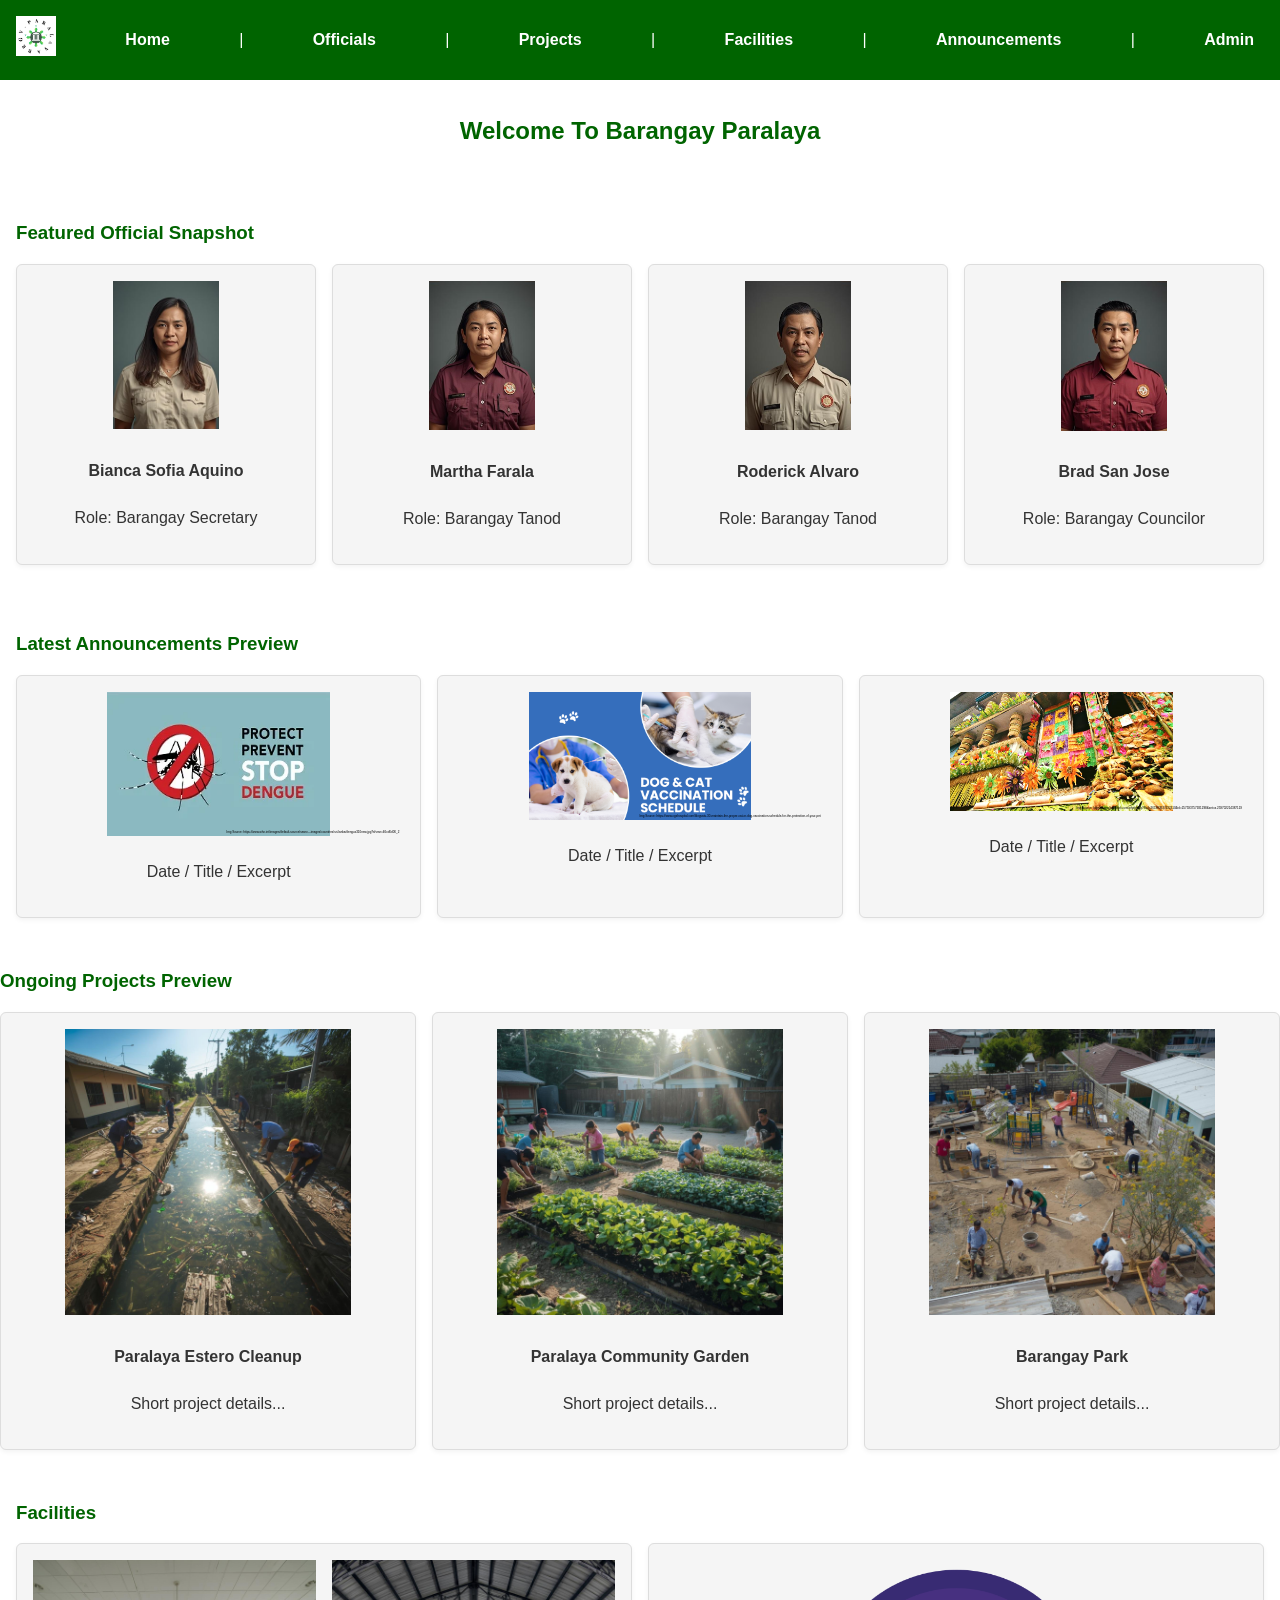
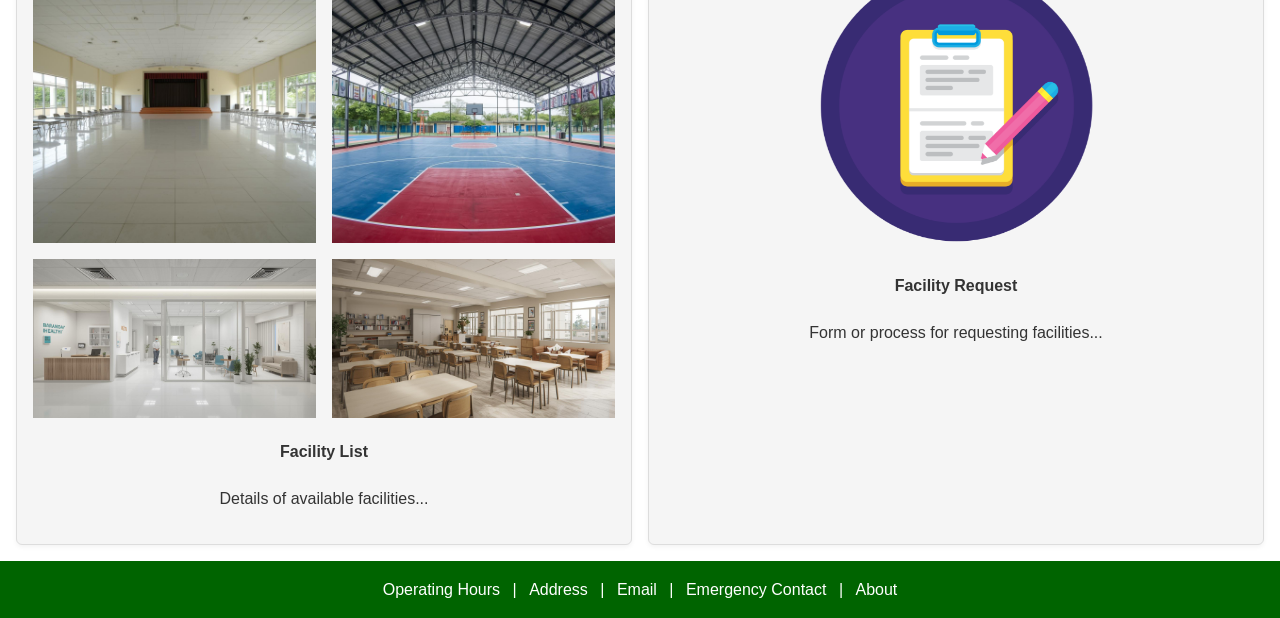
==== index.html @ 61400a52 "Commit Removed Class Photo" ====
<!DOCTYPE html>
<html lang="en">
<head>
  <meta charset="UTF-8">
  <meta name="viewport" content="width=device-width, initial-scale=1.0">
  <title>Barangay Paralaya</title>
 <link rel="stylesheet" href="styles.css">
</head>
<body>

  <!-- Header / Navigation -->
  <header>
    <nav>
      <div>
      <img src="img/logo.png" alt="community logo">
    </div>
      <a href="#">Home</a> |
      <a href="officials.html">Officials</a> |
      <a href="projects.html">Projects</a> |
      <a href="facilities.html">Facilities</a> |
        <a href="announcements.html">Announcements</a> |
      <a href="adminlogin.html">Admin</a>
    </nav>
  </header>

  
  <main>
    <section class="heroSection">
      <h2>Welcome To Barangay Paralaya</h2>
    </section>

    <!-- Featured Officials -->
    <section class="officials">
      <h3>Featured Official Snapshot</h3>
    <div class="officialscard">
      <article>
        <div><img src="img/officials/bianca.sofia.aquino.png" width=40% height=100%></div>
        <h4>Bianca Sofia Aquino</h4>
        <p>Role: Barangay Secretary</p>
      </article>

      <article>
        <div><img src="img/officials/martha.farala.png" width=40% height=100%></div>
        <h4>Martha Farala</h4>
        <p>Role: Barangay Tanod</p>
      </article>

      <article>
        <div><img src="img/officials/roderick.alvaro.png" width=40% height=100%></div>
        <h4>Roderick Alvaro</h4>
        <p>Role: Barangay Tanod</p>
      </article>

      <article>
        <div><img src="img/officials/brad.sanjose.png" width=40% height=100%></div>
        <h4>Brad San Jose</h4>
        <p>Role: Barangay Councilor</p>
      </article>
    </div>
    </section>

    <!-- Announcements -->
    <section class="announcements">
      <h3>Latest Announcements Preview</h3>
    <div class="announcementsCard">
      <article>
        <div class="container">
          <img src="img/announcements/dengueprevention.jpg" width=60% height=100%>
          <p class="bottom-right">Img Source: https://www.who.int/images/default-source/searo---images/countries/sri-lanka/dengux310new.jpg?sfvrsn=46cd6d06_2</p>
        </div>
        <p>Date / Title / Excerpt</p>
      </article>

      <article>
        <div class="container">
          <img src="img/announcements/petvaccinatinon.png" width=60% height=100%>
          <p class="bottom-right">Img Source: https://www.cgshospital.com/blogvats-30-maintain-the-proper-cat-or-dog-vaccination-schedule-for-the-protection-of-your-pet</p>
        </div>
        <p>Date / Title / Excerpt</p>
      </article>

      <article>
        <div class="container">
          <img src="img/announcements/fiesta.png" width=60% height=100%>
          <p class="bottom-right">Img Source: https://www.facebook.com/photo.php?fbid=261983637492310&id=257593757931298&set=a.259702214387119</p>
        </div>
        <p>Date / Title / Excerpt</p>
      </article>
    </div>
    </section>

    <!-- Ongoing Projects -->
    <section class="project">
      <h3>Ongoing Projects Preview</h3>
    <div class="projectsCard">
      <article>
        <div><img src="img/projects/estero cleanup.jpg" width=75% height=75%></div>
        <h4>Paralaya Estero Cleanup</h4>
        <p>Short project details...</p>
      </article>

      <article>
        <div><img src="img/projects/community garden.jpg" width=75% height=75%></div>
        <h4>Paralaya Community Garden</h4>
        <p>Short project details...</p>
      </article>

      <article>
        <div><img src="img/projects/brgy park.jpg" width=75% height=75%></div>
        <h4>Barangay Park</h4>
        <p>Short project details...</p>
      </article>
    </div>
    </section>

    <!-- Facilities -->
    <section class="facilities">
      <h3>Facilities</h3>
    <div class="facilitiesCard">
      <article>
        <div class="image-grid">
          <img src="img/facilities/function hall.jpg" width=50% height=10%>
          <img src="img/facilities/basketballcourt4.jpg" width=50% height=10%>
          <img src="img/facilities/clinic.jpg" width=50% height=50%>
          <img src="img/facilities/library.jpg" width=50% height=50%>
      </div>
        <h4>Facility List</h4>
        <p>Details of available facilities...</p>
      </article>

      <article>
        <div class="container">
            <a href="facilities.html">
              <img src="img/form.png" class="image">
            </a>
        </div>
        <h4>Facility Request</h4>
        <p>Form or process for requesting facilities...</p>
      </article>
    </div>
    </section>
  </main>

  <!-- Footer -->

<footer>
  <nav>
    <a href="about.html">Operating Hours</a> |
    <a href="about.html">Address</a> |
    <a href="about.html">Email</a> |
    <a href="about.html">Emergency Contact</a> |
    <a href="about.html">About</a>
  </nav>
</footer>

</body>
</html>
---- styles.css ----
/* General Layout */
body {
  font-family: Arial, Helvetica, sans-serif;
  margin: 0;
  padding: 0;
  background-color: #ffffff;
  color: #333333;
  line-height: 1.6;
}

/* Header */
header {
  background-color: #006400; /* dark green */
  color: #fff;
  padding: 1rem;
}

header nav {
  display: flex;
  align-items: center;
  justify-content: space-between;
}

header nav img {
  height: 40px;
}

header nav a {
  color: #fff;
  margin: 0 10px;
  text-decoration: none;
  font-weight: bold;
}

header nav a:hover {
  color: #FFD700; /* gold accent */
}

/* Section titles */
section h3 {
  color: #006400;
  margin-top: 2rem;
  margin-bottom: 1rem;
}

.heroSection {
  text-align: center;
  color: #006400;
  margin-top: 2rem;
}


/* Card-style layout for officials, announcements, facilities 
.officials, .announcements, .facilities {
  display: grid;
  gap: 1rem;
  padding: 1rem;
}
  */

/*.officials {
  grid-template-columns: repeat(auto-fit, minmax(200px, 1fr));
}
  */

.announcements {
  padding: 1rem;
}



/* Individual cards */
.officials article, .announcements article, .facilities article, .project article {
  background: #f5f5f5;
  border: 1px solid #ddd;
  border-radius: 6px;
  padding: 1rem;
  text-align: center;
  box-shadow: 0 2px 5px rgba(0,0,0,0.05);
}

/* Placeholder photo */
.photo {
  width: 100%;
  height: 120px;
  background-color: #ccc;
  border-radius: 4px;
  margin-bottom: 0.75rem;
}

/* Footer */
footer {
  background-color: #006400;
  color: #fff;
  padding: 1rem;
  text-align: center;
}

footer nav a {
  color: #fff;
  margin: 0 8px;
  text-decoration: none;
}

footer nav a:hover {
  color: #FFD700;
}

.officials h3 {
  grid-column: 1 / -1; /* makes the heading span full width */
  margin-bottom: 1rem;
}



/*REFERENCE  IN OTHER SECTIONS*/
.officials  {
  padding: 1rem;
}

.officialscard{
  display: grid;
  grid-template-columns: repeat(auto-fit, minmax(200px, 1fr));
  gap: 1rem;
}

.announcementsCard  {
  display: grid;
  grid-template-columns: repeat(auto-fit, minmax(220px, 1fr));
  gap: 1rem;
}

.projects  {
  padding: 1rem;
}

.projectsCard  {
  display: grid;
  grid-template-columns: repeat(auto-fit, minmax(220px, 1fr));
  gap: 1rem;
}

.facilities  {
  padding: 1rem;
}


.facilitiesCard  {
  display: grid;
  grid-template-columns: repeat(auto-fit, minmax(220px, 1fr));
  gap: 1rem;
}

/* officials page specific styles */
main#maincontent {
  max-width: 1100px;
  margin: 0 auto;
  padding: 1.5rem;
}

/* search / filters */
.searchfilters form {
  display: flex;
  flex-wrap: wrap;
  gap: 0.5rem;
  align-items: center;
  justify-content: center;
  margin-bottom: 1.5rem;
}

.searchfilters input[type="search"] {
  min-width: 220px;
  padding: 0.45rem 0.6rem;
  border: 1px solid #ccc;
  border-radius: 4px;
}

.searchfilters button {
  padding: 0.45rem 0.7rem;
  border-radius: 4px;
  border: 1px solid #006400;
  background: #006400;
  color: #fff;
  cursor: pointer;
  font-weight: bold;
}

.searchfilters button[type="reset"],
.searchfilters button[type="button"] {
  background: #f0f0f0;
  color: #333;
  border-color: #bbb;
}

.searchfilters button:hover {
  opacity: 0.95;
}

/* officials grid */
.officialsgrid {
  display: grid;
  gap: 1rem;
  grid-template-columns: repeat(auto-fit, minmax(220px, 1fr));
  padding: 0.5rem;
}

/* individual card */
.officialcard {
  background: #f5f5f5;
  border: 1px solid #ddd;
  border-radius: 8px;
  padding: 1rem;
  text-align: center;
  box-shadow: 0 2px 6px rgba(0,0,0,0.04);
  transition: transform 0.15s ease, box-shadow 0.15s ease;
}

.officialcard:hover {
  transform: translateY(-4px);
  box-shadow: 0 6px 14px rgba(0,0,0,0.08);
}

/* image style - circular look (like a portrait) */
.officialcard img {
  width: 120px;
  height: 120px;
  object-fit: cover;
  border-radius: 50%;
  display: block;
  margin: 0 auto 0.65rem;
  border: 2px solid #eee;
}

/* name and position */
.officialcard h3 {
  margin: 0.35rem 0 0.2rem;
  color: #006400;
  font-size: 1.05rem;
}

.officialcard p {
  margin: 0;
  color: #555;
  font-size: 0.92rem;
}

.project-description {
  display: flex;
  align-items: right;
  gap: 1rem;
}

/* home page facility list image grid */
.image-grid {
  display: grid;
  grid-template-columns: repeat(2, 1fr);
  gap: 1rem;
}

.image-grid img {
  width: 100%;
  height: auto;
  display: block;
}

/* Image source on top of image https://www.w3schools.com/howto/howto_css_image_text.asp*/
.container {
  position: relative;
  text-align: center;
  color: black;
}

/* Image hovering effect*/
.image {
  opacity: 1;
  display: block;
  width: 50%;
  height: auto;
  transition: .5s ease;
  backface-visibility: hidden;
  margin-left: auto;
  margin-right: auto;
}

.container:hover .image {
  opacity: 0.3;
}

/* Bottom right text */
.bottom-right {
  position: absolute;
  bottom: 5px;
  right: 5px;
  font-size: 3px;
}
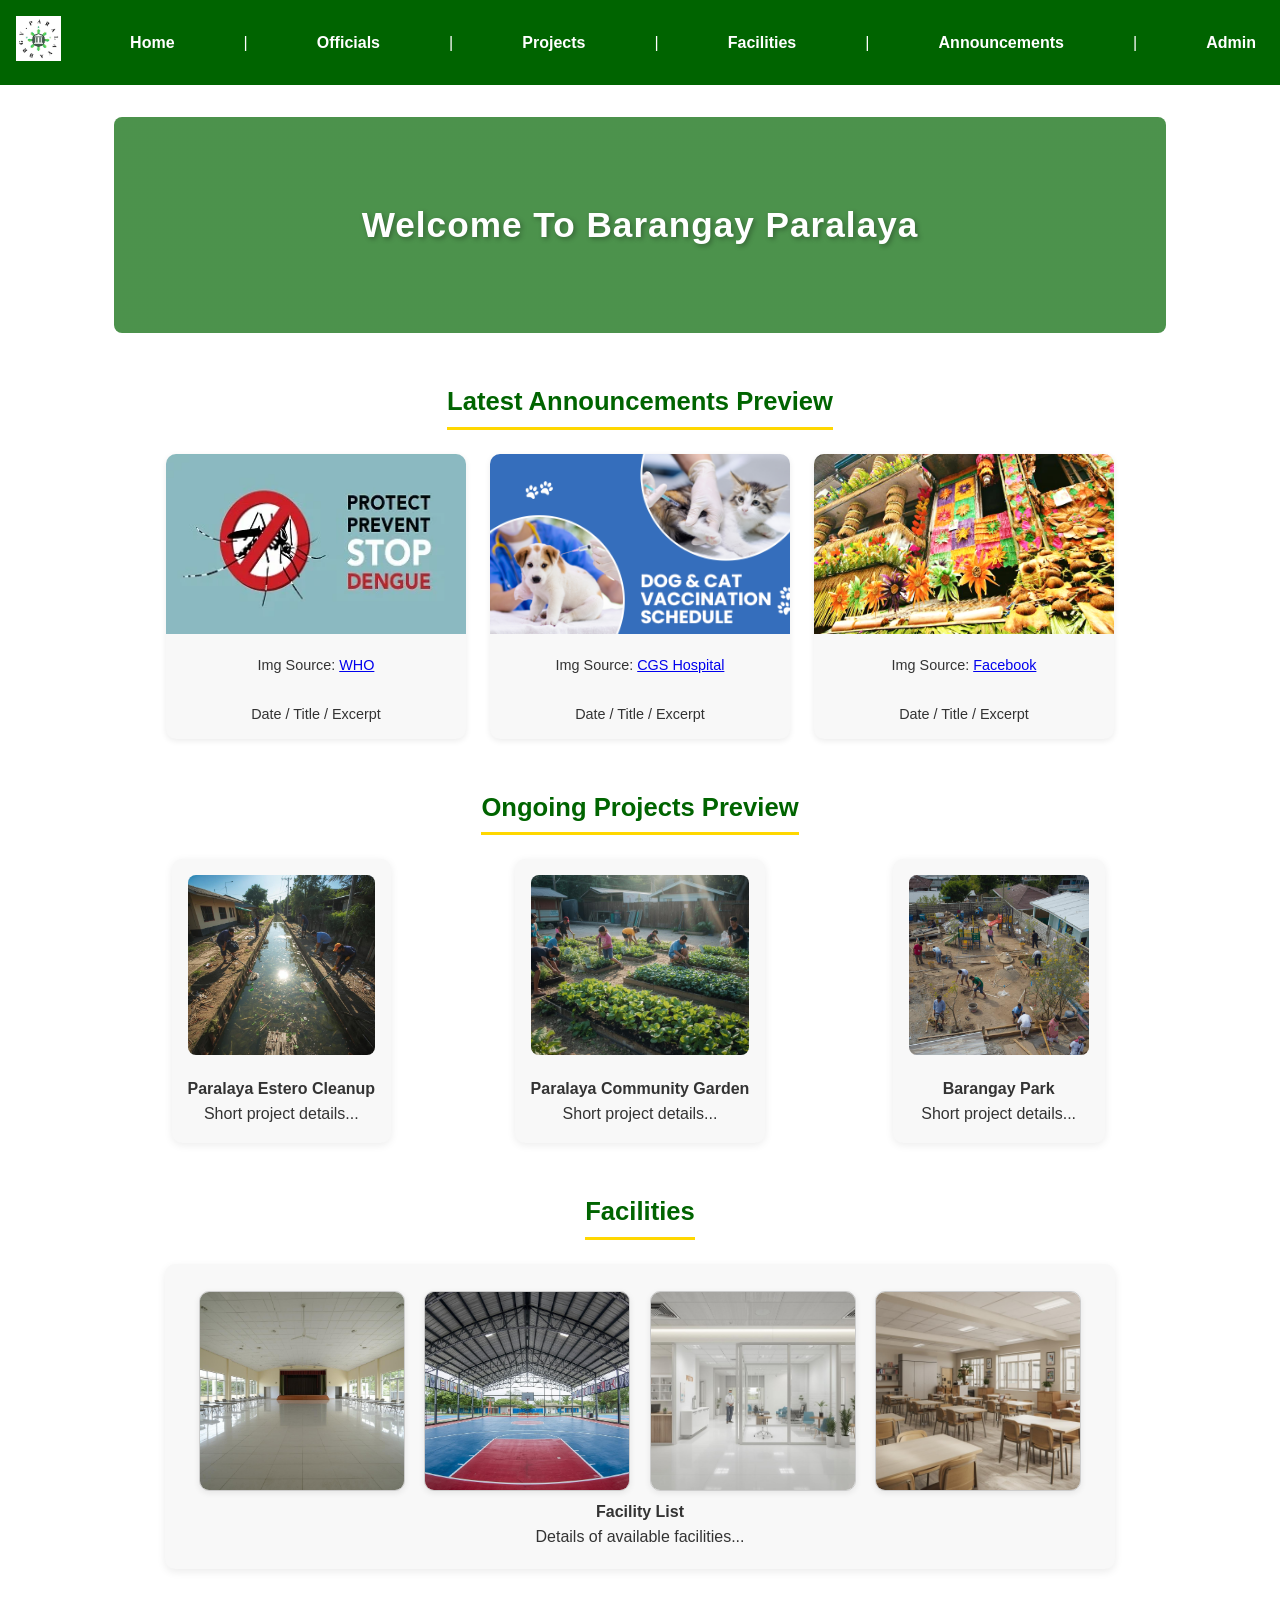
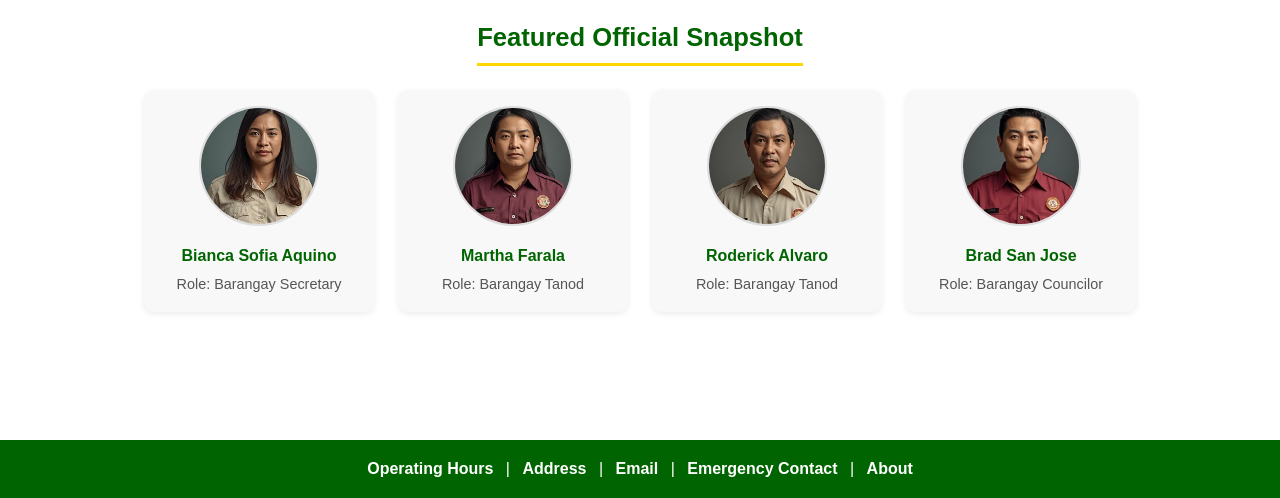
==== commit d3fd4ed3: "revised css/html" ====
--- a/index.html
+++ b/index.html
@@ -29,35 +29,7 @@
       <h2>Welcome To Barangay Paralaya</h2>
     </section>
 
-    <!-- Featured Officials -->
-    <section class="officials">
-      <h3>Featured Official Snapshot</h3>
-    <div class="officialscard">
-      <article>
-        <div><img src="img/officials/bianca.sofia.aquino.png" width=40% height=100%></div>
-        <h4>Bianca Sofia Aquino</h4>
-        <p>Role: Barangay Secretary</p>
-      </article>
 
-      <article>
-        <div><img src="img/officials/martha.farala.png" width=40% height=100%></div>
-        <h4>Martha Farala</h4>
-        <p>Role: Barangay Tanod</p>
-      </article>
-
-      <article>
-        <div><img src="img/officials/roderick.alvaro.png" width=40% height=100%></div>
-        <h4>Roderick Alvaro</h4>
-        <p>Role: Barangay Tanod</p>
-      </article>
-
-      <article>
-        <div><img src="img/officials/brad.sanjose.png" width=40% height=100%></div>
-        <h4>Brad San Jose</h4>
-        <p>Role: Barangay Councilor</p>
-      </article>
-    </div>
-    </section>
 
     <!-- Announcements -->
     <section class="announcements">
@@ -66,7 +38,7 @@
       <article>
         <div class="container">
           <img src="img/announcements/dengueprevention.jpg" width=60% height=100%>
-          <p class="bottom-right">Img Source: https://www.who.int/images/default-source/searo---images/countries/sri-lanka/dengux310new.jpg?sfvrsn=46cd6d06_2</p>
+          <p>Img Source: <a href="https://www.who.int/images/default-source/searo---images/countries/sri-lanka/dengux310new.jpg?sfvrsn=46cd6d06_2" target="_blank">WHO</a></p>
         </div>
         <p>Date / Title / Excerpt</p>
       </article>
@@ -74,7 +46,7 @@
       <article>
         <div class="container">
           <img src="img/announcements/petvaccinatinon.png" width=60% height=100%>
-          <p class="bottom-right">Img Source: https://www.cgshospital.com/blogvats-30-maintain-the-proper-cat-or-dog-vaccination-schedule-for-the-protection-of-your-pet</p>
+         <p>Img Source: <a href="https://www.cgshospital.com/blogvats-30-maintain-the-proper-cat-or-dog-vaccination-schedule-for-the-protection-of-your-pet" target="_blank">CGS Hospital</a></p>
         </div>
         <p>Date / Title / Excerpt</p>
       </article>
@@ -82,7 +54,7 @@
       <article>
         <div class="container">
           <img src="img/announcements/fiesta.png" width=60% height=100%>
-          <p class="bottom-right">Img Source: https://www.facebook.com/photo.php?fbid=261983637492310&id=257593757931298&set=a.259702214387119</p>
+          <p>Img Source: <a href="https://www.facebook.com/photo.php?fbid=261983637492310&id=257593757931298&set=a.259702214387119" target="_blank">Facebook</a></p>
         </div>
         <p>Date / Title / Excerpt</p>
       </article>
@@ -119,15 +91,16 @@
     <div class="facilitiesCard">
       <article>
         <div class="image-grid">
-          <img src="img/facilities/function hall.jpg" width=50% height=10%>
-          <img src="img/facilities/basketballcourt4.jpg" width=50% height=10%>
-          <img src="img/facilities/clinic.jpg" width=50% height=50%>
-          <img src="img/facilities/library.jpg" width=50% height=50%>
+          <img src="img/facilities/function hall.jpg">
+          <img src="img/facilities/basketballcourt4.jpg" >
+          <img src="img/facilities/clinic.jpg" >
+          <img src="img/facilities/library.jpg">
       </div>
         <h4>Facility List</h4>
         <p>Details of available facilities...</p>
       </article>
 
+    <!--
       <article>
         <div class="container">
             <a href="facilities.html">
@@ -137,8 +110,44 @@
         <h4>Facility Request</h4>
         <p>Form or process for requesting facilities...</p>
       </article>
+      -->
+
+
     </div>
     </section>
+
+     <!-- Featured Officials -->
+    <section class="officials">
+      <h3>Featured Official Snapshot</h3>
+    <div class="officialscard">
+      <article>
+        <div><img src="img/officials/bianca.sofia.aquino.png" width=40% height=100%></div>
+        <h4>Bianca Sofia Aquino</h4>
+        <p>Role: Barangay Secretary</p>
+      </article>
+
+      <article>
+        <div><img src="img/officials/martha.farala.png" width=40% height=100%></div>
+        <h4>Martha Farala</h4>
+        <p>Role: Barangay Tanod</p>
+      </article>
+
+      <article>
+        <div><img src="img/officials/roderick.alvaro.png" width=40% height=100%></div>
+        <h4>Roderick Alvaro</h4>
+        <p>Role: Barangay Tanod</p>
+      </article>
+
+      <article>
+        <div><img src="img/officials/brad.sanjose.png" width=40% height=100%></div>
+        <h4>Brad San Jose</h4>
+        <p>Role: Barangay Councilor</p>
+      </article>
+    </div>
+    </section>
+
+
+
   </main>
 
   <!-- Footer -->
--- a/styles.css
+++ b/styles.css
@@ -1,16 +1,42 @@
-/* General Layout */
+:root {
+  --green: #006400;
+  --gold: #FFD700;
+  --gray: #333;
+  --light-gray: #f8f8f8;
+}
+
+* {
+  box-sizing: border-box;
+  margin: 0;
+  padding: 0;
+}
+
 body {
   font-family: Arial, Helvetica, sans-serif;
-  margin: 0;
-  padding: 0;
-  background-color: #ffffff;
-  color: #333333;
+  background-color: #fff;
+  color: var(--gray);
   line-height: 1.6;
 }
 
-/* Header */
+/* Accessibility */
+a[href="#maincontent"] {
+  position: absolute;
+  top: -40px;
+  left: 10px;
+  background: var(--green);
+  color: #fff;
+  padding: 0.5rem 1rem;
+  border-radius: 4px;
+  text-decoration: none;
+  z-index: 100;
+}
+a[href="#maincontent"]:focus {
+  top: 10px;
+}
+
+/* HEADER */
 header {
-  background-color: #006400; /* dark green */
+  background-color: var(--green);
   color: #fff;
   padding: 1rem;
 }
@@ -19,277 +45,1003 @@
   display: flex;
   align-items: center;
   justify-content: space-between;
+  flex-wrap: wrap;
 }
 
 header nav img {
-  height: 40px;
+  height: 45px;
+}
+
+.nav-links {
+  text-align: right;
 }
 
 header nav a {
   color: #fff;
-  margin: 0 10px;
-  text-decoration: none;
-  font-weight: bold;
-}
-
-header nav a:hover {
-  color: #FFD700; /* gold accent */
-}
-
-/* Section titles */
-section h3 {
-  color: #006400;
-  margin-top: 2rem;
-  margin-bottom: 1rem;
-}
-
-.heroSection {
-  text-align: center;
-  color: #006400;
-  margin-top: 2rem;
-}
-
-
-/* Card-style layout for officials, announcements, facilities 
-.officials, .announcements, .facilities {
-  display: grid;
-  gap: 1rem;
-  padding: 1rem;
-}
-  */
-
-/*.officials {
-  grid-template-columns: repeat(auto-fit, minmax(200px, 1fr));
-}
-  */
-
-.announcements {
-  padding: 1rem;
-}
-
-
-
-/* Individual cards */
-.officials article, .announcements article, .facilities article, .project article {
-  background: #f5f5f5;
-  border: 1px solid #ddd;
-  border-radius: 6px;
-  padding: 1rem;
-  text-align: center;
-  box-shadow: 0 2px 5px rgba(0,0,0,0.05);
-}
-
-/* Placeholder photo */
-.photo {
-  width: 100%;
-  height: 120px;
-  background-color: #ccc;
-  border-radius: 4px;
-  margin-bottom: 0.75rem;
-}
-
-/* Footer */
-footer {
-  background-color: #006400;
-  color: #fff;
-  padding: 1rem;
-  text-align: center;
-}
-
-footer nav a {
-  color: #fff;
+  font-weight: bold;
   margin: 0 8px;
   text-decoration: none;
-}
-
-footer nav a:hover {
-  color: #FFD700;
-}
-
-.officials h3 {
-  grid-column: 1 / -1; /* makes the heading span full width */
-  margin-bottom: 1rem;
-}
-
-
-
-/*REFERENCE  IN OTHER SECTIONS*/
-.officials  {
-  padding: 1rem;
-}
-
-.officialscard{
-  display: grid;
-  grid-template-columns: repeat(auto-fit, minmax(200px, 1fr));
-  gap: 1rem;
-}
-
-.announcementsCard  {
-  display: grid;
-  grid-template-columns: repeat(auto-fit, minmax(220px, 1fr));
-  gap: 1rem;
-}
-
-.projects  {
-  padding: 1rem;
-}
-
-.projectsCard  {
-  display: grid;
-  grid-template-columns: repeat(auto-fit, minmax(220px, 1fr));
-  gap: 1rem;
-}
-
-.facilities  {
-  padding: 1rem;
-}
-
-
-.facilitiesCard  {
-  display: grid;
-  grid-template-columns: repeat(auto-fit, minmax(220px, 1fr));
-  gap: 1rem;
-}
-
-/* officials page specific styles */
-main#maincontent {
+  transition: color 0.2s ease;
+}
+
+header nav a:hover,
+header nav a.active {
+  color: var(--gold);
+}
+
+/* MAIN */
+main {
   max-width: 1100px;
   margin: 0 auto;
-  padding: 1.5rem;
-}
-
-/* search / filters */
-.searchfilters form {
+  padding: 2rem 1.5rem;
+}
+
+main h1 {
+  text-align: center;
+  color: var(--green);
+  font-size: 2rem;
+  margin-bottom: 2rem;
+}
+
+/* Home */
+
+.heroSection {
+  background: linear-gradient(rgba(0, 100, 0, 0.7), rgba(0, 100, 0, 0.7)),
+              url("img/brgy-banner.jpg") center/cover no-repeat;
+  color: #fff;
+  text-align: center;
+  padding: 5rem 1.5rem;
+  border-radius: 8px;
+  margin-bottom: 2rem;
+}
+
+.heroSection h2 {
+  font-size: 2.2rem;
+  font-weight: bold;
+  letter-spacing: 1px;
+  text-shadow: 2px 2px 5px rgba(0,0,0,0.3);
+}
+
+.announcements {
+  margin: 3rem auto;
+  text-align: center;
+  max-width: 1100px;
+}
+
+.announcements h3 {
+  color: var(--green);
+  font-size: 1.6rem;
+  margin-bottom: 1.5rem;
+  border-bottom: 3px solid var(--gold);
+  display: inline-block;
+  padding-bottom: 0.3rem;
+}
+
+.announcementsCard {
   display: flex;
   flex-wrap: wrap;
-  gap: 0.5rem;
+  gap: 1.5rem;
+  justify-content: center;
+}
+
+.announcementsCard article {
+  background: var(--light-gray);
+  border-radius: 10px;
+  box-shadow: 0 2px 6px rgba(0,0,0,0.08);
+  width: 300px;
+  overflow: hidden;
+  transition: transform 0.2s ease, box-shadow 0.2s ease;
+}
+
+.announcementsCard article:hover {
+  transform: translateY(-4px);
+  box-shadow: 0 5px 12px rgba(0,0,0,0.12);
+}
+
+.announcementsCard img {
+  width: 100%;
+  height: 180px;
+  object-fit: cover;
+}
+
+.announcementsCard p {
+  padding: 0.8rem;
+  font-size: 0.9rem;
+  color: var(--gray);
+}
+
+.project {
+  margin: 3rem auto;
+  text-align: center;
+  max-width: 1100px;
+}
+
+.project h3 {
+  color: var(--green);
+  font-size: 1.6rem;
+  margin-bottom: 1.5rem;
+  border-bottom: 3px solid var(--gold);
+  display: inline-block;
+  padding-bottom: 0.3rem;
+}
+
+.projectsCard {
+  display: grid;
+  grid-template-columns: repeat(auto-fit, minmax(250px, 1fr));
+  gap: 1.5rem;
+  justify-items: center;
+}
+
+.projectsCard article {
+  background: var(--light-gray);
+  border-radius: 10px;
+  padding: 1rem;
+  box-shadow: 0 2px 8px rgba(0,0,0,0.08);
+  text-align: center;
+  transition: transform 0.2s ease;
+}
+
+.projectsCard article:hover {
+  transform: translateY(-5px);
+}
+
+.projectsCard img {
+  width: 100%;
+  height: 180px;
+  object-fit: cover;
+  border-radius: 8px;
+  margin-bottom: 0.8rem;
+}
+
+/* Facilities - Home*/
+.facilities {
+  margin: 3rem auto;
+  text-align: center;
+  max-width: 1100px;
+}
+
+.facilities h3 {
+  color: var(--green);
+  font-size: 1.6rem;
+  margin-bottom: 1.5rem;
+  border-bottom: 3px solid var(--gold);
+  display: inline-block;
+  padding-bottom: 0.3rem;
+}
+
+.facilitiesCard {
+  display: flex;
+  flex-wrap: wrap;
+  gap: 2rem;
+  justify-content: center;
+}
+
+.facilitiesCard article {
+  background: var(--light-gray);
+  border-radius: 10px;
+  padding: 1.2rem;
+  box-shadow: 0 3px 8px rgba(0,0,0,0.08);
+  text-align: center;
+  max-width: 950px;
+  transition: transform 0.2s ease;
+  margin: 0 auto;
+}
+
+.facilitiesCard article:hover {
+  transform: translateY(-3px);
+}
+
+.image-grid {
+  display: flex;
+  justify-content: center;
   align-items: center;
+  flex-wrap: nowrap;
+  gap: 1.2rem;
+  padding: 0.5rem;
+}
+
+.image-grid img {
+  width: 23%; 
+  height: 200px; 
+  object-fit: cover;
+  border-radius: 10px;
+  border: 1px solid #ccc;
+  box-shadow: 0 2px 6px rgba(0, 0, 0, 0.08);
+  transition: transform 0.2s ease;
+}
+
+.image-grid img:hover {
+  transform: scale(1.03);
+}
+
+
+
+.officials {
+  margin: 3rem auto;
+  text-align: center;
+  max-width: 1100px;
+}
+
+.officials h3 {
+  color: var(--green);
+  font-size: 1.6rem;
+  margin-bottom: 1.5rem;
+  border-bottom: 3px solid var(--gold);
+  display: inline-block;
+  padding-bottom: 0.3rem;
+}
+
+.officialscard {
+  display: flex;
+  flex-wrap: wrap;
+  gap: 1.5rem;
   justify-content: center;
-  margin-bottom: 1.5rem;
-}
-
-.searchfilters input[type="search"] {
-  min-width: 220px;
-  padding: 0.45rem 0.6rem;
-  border: 1px solid #ccc;
-  border-radius: 4px;
-}
-
-.searchfilters button {
-  padding: 0.45rem 0.7rem;
-  border-radius: 4px;
-  border: 1px solid #006400;
-  background: #006400;
-  color: #fff;
-  cursor: pointer;
-  font-weight: bold;
-}
-
-.searchfilters button[type="reset"],
-.searchfilters button[type="button"] {
-  background: #f0f0f0;
-  color: #333;
-  border-color: #bbb;
-}
-
-.searchfilters button:hover {
-  opacity: 0.95;
-}
-
-/* officials grid */
-.officialsgrid {
-  display: grid;
-  gap: 1rem;
-  grid-template-columns: repeat(auto-fit, minmax(220px, 1fr));
-  padding: 0.5rem;
-}
-
-/* individual card */
-.officialcard {
-  background: #f5f5f5;
-  border: 1px solid #ddd;
-  border-radius: 8px;
+}
+
+.officialscard article {
+  background: var(--light-gray);
+  border-radius: 10px;
   padding: 1rem;
-  text-align: center;
-  box-shadow: 0 2px 6px rgba(0,0,0,0.04);
-  transition: transform 0.15s ease, box-shadow 0.15s ease;
-}
-
-.officialcard:hover {
+  box-shadow: 0 2px 6px rgba(0,0,0,0.08);
+  text-align: center;
+  width: 230px;
+  transition: transform 0.2s ease;
+}
+
+.officialscard article:hover {
   transform: translateY(-4px);
-  box-shadow: 0 6px 14px rgba(0,0,0,0.08);
-}
-
-/* image style - circular look (like a portrait) */
-.officialcard img {
+}
+
+.officialscard img {
   width: 120px;
   height: 120px;
   object-fit: cover;
   border-radius: 50%;
-  display: block;
-  margin: 0 auto 0.65rem;
+  border: 2px solid #ddd;
+  margin-bottom: 0.6rem;
+}
+
+.officialscard h4 {
+  color: var(--green);
+  margin-bottom: 0.3rem;
+}
+
+.officialscard p {
+  font-size: 0.9rem;
+  color: #555;
+}
+
+
+@media (max-width: 768px) {
+  .heroSection {
+    padding: 3rem 1rem;
+  }
+  .heroSection h2 {
+    font-size: 1.6rem;
+  }
+  .announcementsCard,
+  .projectsCard,
+  .facilitiesCard,
+  .officialscard {
+    flex-direction: column;
+    align-items: center;
+  }
+
+   .image-grid {
+    flex-wrap: wrap;
+  }
+
+  .image-grid img {
+    width: 45%;
+    height: 160px;
+  }
+}
+
+/* OFFICIALS PAGE */
+.officials h2 {
+  text-align: center;
+  color: var(--green);
+  margin-bottom: 1rem;
+
+}
+
+.officialsgrid {
+  display: grid;
+  grid-template-columns: repeat(auto-fit, minmax(220px, 1fr));
+  gap: 1.5rem;
+  padding: 1rem 0;
+}
+
+.officialcard {
+  background: var(--light-gray);
+  border: 1px solid #ddd;
+  border-radius: 10px;
+  text-align: center;
+  padding: 1rem;
+  box-shadow: 0 2px 5px rgba(0,0,0,0.05);
+  transition: transform 0.2s ease, box-shadow 0.2s ease;
+}
+
+.officialcard:hover {
+  transform: translateY(-4px);
+  box-shadow: 0 6px 12px rgba(0,0,0,0.1);
+}
+
+.officialcard img {
+  width: 130px;
+  height: 130px;
+  object-fit: cover;
+  border-radius: 50%;
   border: 2px solid #eee;
-}
-
-/* name and position */
+  margin-bottom: 0.7rem;
+}
+
 .officialcard h3 {
-  margin: 0.35rem 0 0.2rem;
-  color: #006400;
+  color: var(--green);
   font-size: 1.05rem;
+  margin-bottom: 0.3rem;
 }
 
 .officialcard p {
-  margin: 0;
+  font-size: 0.9rem;
   color: #555;
-  font-size: 0.92rem;
+}
+
+/* FOOTER */
+footer {
+  background-color: var(--green);
+  color: #fff;
+  text-align: center;
+  padding: 1rem;
+  margin-top: 3rem;
+}
+
+footer nav a {
+  color: #fff;
+  font-weight: bold;
+  margin: 0 8px;
+  text-decoration: none;
+}
+
+footer nav a:hover {
+  color: var(--gold);
+}
+
+
+@media (max-width: 768px) {
+  header nav {
+    flex-direction: column;
+    align-items: center;
+  }
+  .nav-links {
+    text-align: center;
+  }
+}
+
+/* Projects Page */
+
+
+#projects {
+  margin-bottom: 3rem;
+}
+
+#projects h2 {
+  text-align: center;
+  color: var(--green);
+  margin-bottom: 1rem;
+}
+
+
+#projects form {
+  display: flex;
+  flex-wrap: wrap;
+  gap: 1rem;
+  justify-content: center;
+  align-items: center;
+  background: var(--light-gray);
+  padding: 1rem;
+  border-radius: 8px;
+  box-shadow: 0 2px 5px rgba(0,0,0,0.05);
+  margin-bottom: 2rem;
+}
+
+#projects form label {
+  font-weight: bold;
+  color: var(--gray);
+}
+
+#projects form input,
+#projects form select {
+  padding: 0.4rem 0.6rem;
+  border: 1px solid #ccc;
+  border-radius: 6px;
+  font-size: 0.95rem;
+}
+
+#projects form button {
+  background-color: var(--green);
+  color: white;
+  border: none;
+  padding: 0.45rem 1rem;
+  border-radius: 6px;
+  cursor: pointer;
+  font-weight: bold;
+  transition: background 0.3s ease;
+}
+
+#projects form button:hover {
+  background-color: var(--gold);
+  color: var(--gray);
+}
+
+#projects article {
+  background: var(--light-gray);
+  border-left: 5px solid var(--green);
+  border-radius: 8px;
+  padding: 1rem;
+  margin-bottom: 1.5rem;
+  transition: transform 0.2s ease, box-shadow 0.2s ease;
+}
+
+#projects article:hover {
+  transform: translateY(-3px);
+  box-shadow: 0 4px 10px rgba(0,0,0,0.1);
+}
+
+#projects article h3 {
+  color: var(--green);
+  margin-bottom: 0.3rem;
 }
 
 .project-description {
   display: flex;
-  align-items: right;
+  flex-wrap: wrap;
   gap: 1rem;
-}
-
-/* home page facility list image grid */
-.image-grid {
+  margin-top: 0.5rem;
+}
+
+.project-description img {
+  border-radius: 8px;
+  max-width: 250px;
+  object-fit: cover;
+}
+
+.project-description p {
+  flex: 1;
+  text-align: justify;
+  font-size: 0.95rem;
+}
+
+
+#project-detail {
+  background-color: var(--light-gray);
+  padding: 1.5rem;
+  border-left: 5px solid var(--gold);
+  border-radius: 8px;
+  margin-top: 2rem;
+}
+
+#project-detail h2 {
+  color: var(--green);
+  margin-bottom: 1rem;
+}
+
+#project-detail p {
+  margin-bottom: 0.5rem;
+}
+
+#project-detail img {
+  border-radius: 8px;
+  border: 1px solid #ccc;
+  margin: 0.3rem;
+}
+
+#project-detail textarea {
+  width: 100%;
+  resize: vertical;
+  margin: 1rem 0;
+  padding: 0.5rem;
+  border-radius: 6px;
+  border: 1px solid #ccc;
+}
+
+#project-detail button {
+  background-color: var(--green);
+  color: white;
+  border: none;
+  padding: 0.5rem 1rem;
+  border-radius: 6px;
+  cursor: pointer;
+  font-weight: bold;
+  margin-right: 0.4rem;
+  transition: background 0.3s ease;
+}
+
+#project-detail button:hover {
+  background-color: var(--gold);
+  color: var(--gray);
+}
+
+
+@media (max-width: 768px) {
+  #projects form {
+    flex-direction: column;
+    align-items: stretch;
+  }
+
+  .project-description {
+    flex-direction: column;
+  }
+
+  #projects form button,
+  #project-detail button {
+    width: 100%;
+  }
+}
+
+
+/* FACILITIES PAGE */
+
+#facilities {
+  text-align: center;
+  margin: 3rem 0 2rem;
+}
+
+#facilities h2 {
+  color: var(--green);
+  text-transform: uppercase;
+  letter-spacing: 1px;
+  display: inline-block;
+  padding-bottom: 0.3rem;
+  margin-bottom: 0.8rem;
+}
+
+.details {
+  color: #555;
+  max-width: 700px;
+  margin: 0.5rem auto 2rem;
+  font-size: 0.95rem;
+  line-height: 1.6;
+}
+
+.catalog {
+  color: var(--gray);
+  text-transform: capitalize;
+  font-size: 1.2rem;
+  margin-bottom: 1.5rem;
+  text-align: left;
+  font-weight: bold;
+}
+
+
+.facility-grid {
   display: grid;
-  grid-template-columns: repeat(2, 1fr);
+  grid-template-columns: repeat(2, minmax(400px, 1fr)); 
+  gap: 2.5rem 3rem;
+  justify-content: center;
+  align-items: start;
+  margin: 2rem auto 4rem;
+  max-width: 1200px; 
+  padding: 0 1rem;
+}
+
+.facility-card {
+  background: var(--light-gray);
+  border: 1px solid #ddd;
+  border-radius: 14px;
+  text-align: center;
+  padding: 1.5rem;
+  width: 100%;
+  max-width: 480px; 
+  box-shadow: 0 4px 10px rgba(0, 0, 0, 0.08);
+  transition: transform 0.25s ease, box-shadow 0.25s ease;
+}
+
+.facility-card:hover {
+  transform: translateY(-4px);
+  box-shadow: 0 5px 12px rgba(0, 0, 0, 0.12);
+}
+
+.facility-card h4 {
+  color: var(--green);
+  font-size: 1.2rem;
+  margin-bottom: 1rem;
+}
+
+.facility-card img {
+  width: 100%;
+  height: 250px; 
+  object-fit: cover;
+  border-radius: 10px;
+  margin-bottom: 1rem;
+  border: 1px solid #ccc;
+}
+
+
+
+.facility-card button {
+  background-color: var(--green); 
+  color: #fff; 
+  border: none;
+  padding: 0.45rem 1rem;
+  border-radius: 6px;
+  font-weight: bold;
+  cursor: pointer;
+  transition: all 0.3s ease;
+}
+
+.facility-card button:hover {
+  background-color: var(--gold); 
+  color: var(--gray); 
+  transform: translateY(-1px);
+}
+
+/* book now */
+
+.cta {
+  text-align: center;
+  margin: 1.5rem 0 2.5rem;
+}
+
+.book-now-btn {
+  background-color: var(--green);
+  color: #fff;
+  border: none;
+  padding: 0.8rem 1.6rem;
+  font-size: 1.1rem;
+  font-weight: bold;
+  border-radius: 8px;
+  cursor: pointer;
+  transition: all 0.3s ease;
+  box-shadow: 0 4px 8px rgba(0, 0, 0, 0.1);
+}
+
+.book-now-btn:hover {
+  background-color: var(--gold);
+  color: var(--gray);
+  transform: translateY(-2px);
+}
+
+@media (max-width: 768px) {
+  .facilities-grid {
+    grid-template-columns: 1fr;
+    gap: 1.5rem;
+  }
+
+  .facility-card {
+    max-width: 100%;
+  }
+
+  .details {
+    font-size: 0.9rem;
+    padding: 0 1rem;
+  }
+}
+
+/* ANNOUNCEMENTS PAGE */
+#announcements {
+  max-width: 1100px;
+  margin: 0 auto;
+  padding: 2rem 1.5rem;
+}
+
+#announcements h1 {
+  text-align: center;
+  color: var(--green);
+  font-size: 2rem;
+  margin-bottom: 1.8rem;
+  text-transform: capitalize;
+  letter-spacing: 0.5px;
+}
+
+
+#announcements form {
+  background-color: var(--light-gray);
+  padding: 1rem 1.5rem;
+  border-radius: 8px;
+  box-shadow: 0 2px 6px rgba(0,0,0,0.08);
+  display: flex;
+  flex-wrap: wrap;
+  justify-content: center;
+  align-items: center;
   gap: 1rem;
-}
-
-.image-grid img {
+  margin-bottom: 2.5rem;
+}
+
+#announcements form label {
+  font-weight: bold;
+  color: var(--gray);
+  font-size: 0.95rem;
+}
+
+#announcements form input,
+#announcements form select {
+  padding: 0.5rem 0.7rem;
+  border: 1px solid #ccc;
+  border-radius: 6px;
+  font-size: 0.95rem;
+  min-width: 180px;
+}
+
+#announcements form button {
+  background-color: var(--green);
+  color: #fff;
+  border: none;
+  padding: 0.5rem 1.2rem;
+  border-radius: 6px;
+  font-weight: bold;
+  cursor: pointer;
+  transition: all 0.3s ease;
+}
+
+#announcements form button:hover {
+  background-color: var(--gold);
+  color: var(--gray);
+  transform: translateY(-2px);
+}
+
+
+#announcements section article {
+  background-color: var(--light-gray);
+  border-left: 5px solid var(--green);
+  border-radius: 10px;
+  padding: 1.3rem 1.5rem;
+  margin-bottom: 1.5rem;
+  box-shadow: 0 2px 8px rgba(0,0,0,0.08);
+  transition: transform 0.2s ease, box-shadow 0.2s ease;
+}
+
+#announcements section article:hover {
+  transform: translateY(-3px);
+  box-shadow: 0 5px 12px rgba(0,0,0,0.12);
+}
+
+#announcements article h2 {
+  color: var(--green);
+  font-size: 1.3rem;
+  margin-bottom: 1rem;
+  border-bottom: 2px solid var(--gold);
+  padding-bottom: 0.3rem;
+}
+
+#announcements article p {
+  font-size: 1rem;
+  color: #444;
+  margin: 0.6rem 0;
+  padding-left: 0.5rem;
+}
+
+#announcements article button {
+  background-color: var(--green);
+  color: #fff;
+  border: none;
+  padding: 0.4rem 0.9rem;
+  border-radius: 5px;
+  font-size: 0.9rem;
+  cursor: pointer;
+  font-weight: bold;
+  transition: background 0.3s ease, transform 0.2s ease;
+  margin-left: 0.5rem;
+}
+
+#announcements article button:hover {
+  background-color: var(--gold);
+  color: var(--gray);
+  transform: translateY(-1px);
+}
+
+
+@media (max-width: 768px) {
+  #announcements form {
+    flex-direction: column;
+    align-items: stretch;
+  }
+
+  #announcements form input,
+  #announcements form select,
+  #announcements form button {
+    width: 100%;
+  }
+
+  #announcements article {
+    padding: 1rem;
+  }
+
+  #announcements article h2 {
+    font-size: 1.1rem;
+  }
+}
+
+
+#admin-page {
+  display: flex;
+  justify-content: center;
+  align-items: center;
+  min-height: 70vh;
+  background-color: #f5f8f5;
+}
+
+
+#admin-page section {
+  background-color: var(--light-gray);
+  border: 1px solid #ddd;
+  border-radius: 10px;
+  padding: 2rem 2.5rem;
+  box-shadow: 0 4px 10px rgba(0,0,0,0.1);
   width: 100%;
-  height: auto;
+  max-width: 420px;
+  text-align: center;
+  transition: all 0.3s ease;
+}
+
+#admin-page section:hover {
+  transform: translateY(-3px);
+  box-shadow: 0 6px 14px rgba(0,0,0,0.15);
+}
+
+#admin-page h2 {
+  color: var(--green);
+  font-size: 1.5rem;
+  text-transform: uppercase;
+  margin-bottom: 1.5rem;
+  letter-spacing: 1px;
+  display: inline-block;
+  padding-bottom: 0.3rem;
+}
+
+
+#admin-page form {
+  text-align: left;
+}
+
+#admin-page form label {
   display: block;
-}
-
-/* Image source on top of image https://www.w3schools.com/howto/howto_css_image_text.asp*/
-.container {
-  position: relative;
-  text-align: center;
-  color: black;
-}
-
-/* Image hovering effect*/
-.image {
-  opacity: 1;
+  font-weight: bold;
+  color: var(--gray);
+  margin-bottom: 0.3rem;
+  font-size: 0.95rem;
+}
+
+#admin-page form input {
+  width: 100%;
+  padding: 0.6rem 0.7rem;
+  margin-bottom: 1.2rem;
+  border: 1px solid #ccc;
+  border-radius: 6px;
+  font-size: 1rem;
+  transition: border-color 0.2s ease;
+}
+
+#admin-page form input:focus {
+  border-color: var(--green);
+  outline: none;
+  box-shadow: 0 0 4px rgba(0,100,0,0.2);
+}
+
+
+#admin-page form button {
+  width: 100%;
+  background-color: var(--green);
+  color: #fff;
+  border: none;
+  padding: 0.7rem;
+  border-radius: 6px;
+  font-size: 1rem;
+  font-weight: bold;
+  cursor: pointer;
+  transition: background 0.3s ease, transform 0.2s ease;
+}
+
+#admin-page form button:hover {
+  background-color: var(--gold);
+  color: var(--gray);
+  transform: translateY(-2px);
+}
+
+
+#admin-page small {
   display: block;
-  width: 50%;
-  height: auto;
-  transition: .5s ease;
-  backface-visibility: hidden;
-  margin-left: auto;
-  margin-right: auto;
-}
-
-.container:hover .image {
-  opacity: 0.3;
-}
-
-/* Bottom right text */
-.bottom-right {
-  position: absolute;
-  bottom: 5px;
-  right: 5px;
-  font-size: 3px;
-}
+  text-align: center;
+  color: #666;
+  margin-top: 1rem;
+  font-size: 0.85rem;
+}
+
+
+@media (max-width: 600px) {
+  #admin-page section {
+    width: 90%;
+    padding: 1.5rem;
+  }
+
+  #admin-page h2 {
+    font-size: 1.3rem;
+  }
+}
+
+/* ABOUT PAGE */
+#about-page {
+  max-width: 1100px;
+  margin: 2rem auto 3rem;
+  padding: 1rem 1.5rem;
+}
+
+#about-page section {
+  background-color: var(--light-gray);
+  border-radius: 10px;
+  padding: 1.5rem 2rem;
+  margin-bottom: 1.8rem;
+  box-shadow: 0 2px 8px rgba(0,0,0,0.08);
+  transition: transform 0.2s ease, box-shadow 0.2s ease;
+}
+
+#about-page section:hover {
+  transform: translateY(-3px);
+  box-shadow: 0 5px 12px rgba(0,0,0,0.12);
+}
+
+#about-page h2 {
+  color: var(--green);
+  border-bottom: 3px solid var(--gold);
+  padding-bottom: 0.4rem;
+  margin-bottom: 1rem;
+  font-size: 1.6rem;
+  letter-spacing: 0.5px;
+}
+
+#about-page p {
+  font-size: 1rem;
+  line-height: 1.7;
+  color: var(--gray);
+  text-align: justify;
+}
+
+#about-page ul {
+  list-style: none;
+  padding: 0;
+}
+
+#about-page ul li {
+  background: #fff;
+  border-left: 5px solid var(--green);
+  margin-bottom: 0.6rem;
+  padding: 0.7rem 1rem;
+  border-radius: 6px;
+  color: #444;
+  font-size: 0.95rem;
+  box-shadow: 0 1px 4px rgba(0,0,0,0.05);
+}
+
+#about-page ul li:hover {
+  background-color: #f1f8f1;
+}
+
+#about-page article {
+  text-align: left;
+}
+
+#about-page section:not(:last-child)::after {
+  content: "";
+  display: block;
+  margin: 1.5rem auto 0;
+  width: 90%;
+  height: 1px;
+  background-color: #ddd;
+  border-radius: 5px;
+}
+
+
+@media (max-width: 768px) {
+  #about-page {
+    padding: 1rem;
+  }
+
+  #about-page h2 {
+    font-size: 1.3rem;
+  }
+
+  #about-page p,
+  #about-page ul li {
+    font-size: 0.95rem;
+  }
+}
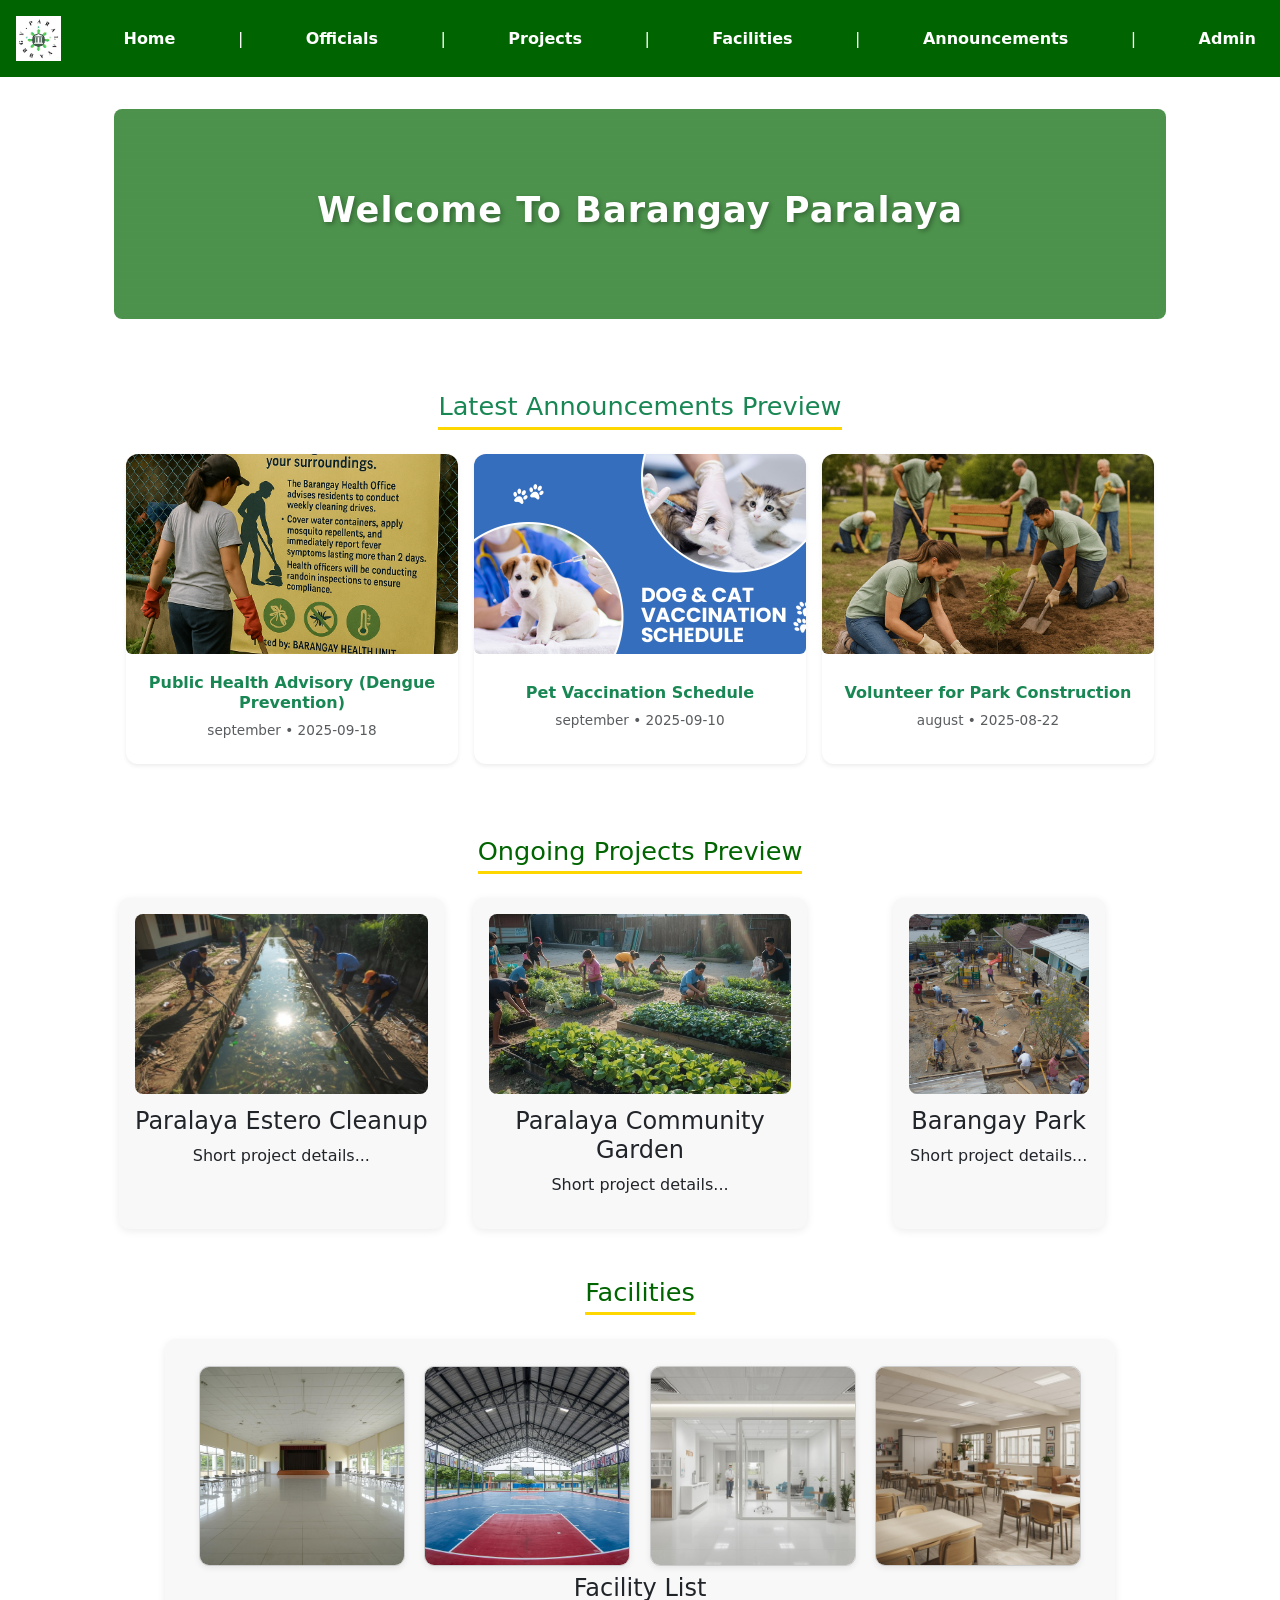
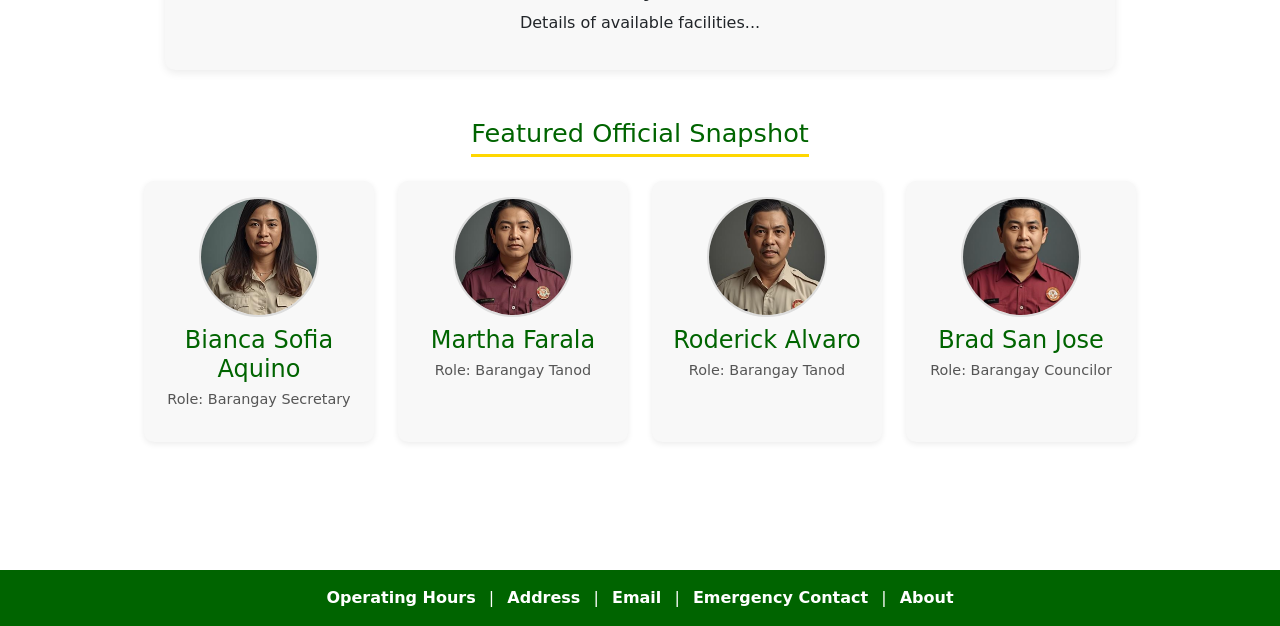
==== commit d50b444e: "home-announcements sec interactivity" ====
--- a/index.html
+++ b/index.html
@@ -5,6 +5,7 @@
   <meta name="viewport" content="width=device-width, initial-scale=1.0">
   <title>Barangay Paralaya</title>
  <link rel="stylesheet" href="styles.css">
+ <link href="https://cdn.jsdelivr.net/npm/bootstrap@5.3.3/dist/css/bootstrap.min.css" rel="stylesheet">
 </head>
 <body>
 
@@ -32,9 +33,12 @@
 
 
     <!-- Announcements -->
-    <section class="announcements">
-      <h3>Latest Announcements Preview</h3>
-    <div class="announcementsCard">
+    <section class="announcements py-4">
+      <div class="container text-center">
+      <h3 class="text-success mb-4">Latest Announcements Preview</h3>
+
+       <div id="announcePreview" class="row g-3 justify-content-center">
+
       <article>
         <div class="container">
           <img src="img/announcements/dengueprevention.jpg" width=60% height=100%>
@@ -58,6 +62,8 @@
         </div>
         <p>Date / Title / Excerpt</p>
       </article>
+    </div>
+    </div>
     </div>
     </section>
 
@@ -162,5 +168,23 @@
   </nav>
 </footer>
 
+
+    <!-- announcementsModal -->
+<div class="modal fade" id="announceModal" tabindex="-1" aria-labelledby="modalTitle" aria-hidden="true">
+  <div class="modal-dialog modal-dialog-centered">
+    <div class="modal-content p-3">
+      <h5 id="modalTitle" class="text-success fw-bold mb-2"></h5>
+      <img id="modalImg" src="" alt="" class="img-fluid rounded mb-2 d-none">
+      <p id="modalDate" class="text-muted small"></p>
+      <p id="modalText" class="mt-2"></p>
+    </div>
+  </div>
+</div>
+
+
+<script src="https://cdn.jsdelivr.net/npm/bootstrap@5.3.3/dist/js/bootstrap.bundle.min.js"></script>
+
+<script src="js/home.js"></script>
+
 </body>
 </html>
--- a/styles.css
+++ b/styles.css
@@ -17,6 +17,12 @@
   color: var(--gray);
   line-height: 1.6;
 }
+
+main h1,
+.officials h2 {
+  font-weight: 700; 
+}
+
 
 /* Accessibility */
 a[href="#maincontent"] {
@@ -352,19 +358,36 @@
   padding: 1rem 0;
 }
 
+
+.officialcard::after {
+  content: "";
+  position: absolute;
+  top: 0; left: 0;
+  width: 100%; height: 100%;
+  border-radius: 12px;
+  border: 2px solid transparent;
+  transition: border-color 0.3s ease;
+}
+
+.officialcard:hover::after {
+  border-color: var(--gold);
+}
+
 .officialcard {
   background: var(--light-gray);
   border: 1px solid #ddd;
-  border-radius: 10px;
+  border-radius: 12px;
   text-align: center;
   padding: 1rem;
   box-shadow: 0 2px 5px rgba(0,0,0,0.05);
-  transition: transform 0.2s ease, box-shadow 0.2s ease;
+  transition: transform 0.3s ease, box-shadow 0.3s ease;
+  position: relative;
+  cursor: pointer;
 }
 
 .officialcard:hover {
-  transform: translateY(-4px);
-  box-shadow: 0 6px 12px rgba(0,0,0,0.1);
+  transform: translateY(-8px) scale(1.03);
+  box-shadow: 0 6px 14px rgba(0,0,0,0.15);
 }
 
 .officialcard img {
@@ -415,6 +438,12 @@
   }
   .nav-links {
     text-align: center;
+  }
+}
+
+@media (max-width: 600px) {
+  .officialsgrid {
+    grid-template-columns: repeat(auto-fit, minmax(170px, 1fr));
   }
 }
 
@@ -1045,3 +1074,119 @@
     font-size: 0.95rem;
   }
 }
+
+/* modals*/
+.modal-dialog {
+  max-width: 500px;
+  height: 50vh;
+  display: flex;
+  align-items: center;
+}
+
+.modal-content {
+  height: 63%;
+  border-radius: 12px;
+  overflow-y: auto;
+}
+
+#modalContent img {
+  width: 140px;
+  height: 140px;
+  object-fit: cover; 
+  border-radius: 50%;
+  border: 2px solid #ccc;
+  margin-bottom: 1rem;
+  display: block;
+  margin-left: auto;
+  margin-right: auto;
+}
+
+/*for projects interactivity*/
+
+.fadeItem {
+  opacity: 1;
+  transform: translateY(20px);
+  transition: all 0.8s ease;
+}
+.fadeVisible {
+  opacity: 1;
+  transform: translateY(0);
+}
+#projList article:hover {
+  transform: scale(1.02);
+  transition: transform 0.2s ease;
+}
+
+/* facilities interactivity*/
+
+#facFeatures {
+  background-color: #f8f8f8;
+  padding: 0.8rem 1rem;
+  border-radius: 8px;
+  margin-bottom: 1rem;
+}
+
+#facFeatures li {
+  padding: 0.2rem 0;
+  color: #333;
+  font-size: 0.95rem;
+}
+
+/*home-announcements interactivity*/
+
+.clickableCard {
+  transition: transform 0.25s ease, box-shadow 0.25s ease;
+}
+
+.clickableCard:hover {
+  transform: translateY(-5px);
+  box-shadow: 0 8px 20px rgba(0, 0, 0, 0.15);
+}
+
+#announcePreview {
+  row-gap: 2rem;
+}
+
+/* Cards */
+#announcePreview .card {
+  border: none;
+  border-radius: 12px;
+  overflow: hidden;
+  transition: transform 0.25s ease, box-shadow 0.25s ease;
+  height: 100%;
+}
+
+#announcePreview .card:hover {
+  transform: translateY(-5px);
+  box-shadow: 0 6px 15px rgba(0, 0, 0, 0.15);
+}
+
+
+#announcePreview .card-img-top {
+  height: 200px;
+  width: 100%;
+  object-fit: cover;
+}
+
+
+#announcePreview .card-body {
+  padding: 1rem;
+  display: flex;
+  flex-direction: column;
+  justify-content: center;
+  min-height: 110px;
+}
+
+#announcePreview .card-title {
+  font-size: 1rem;
+  font-weight: 600;
+  color: #198754;
+}
+
+#announcePreview .card-text,
+#announcePreview .small {
+  font-size: 0.85rem;
+  color: #6c757d;
+}
+
+
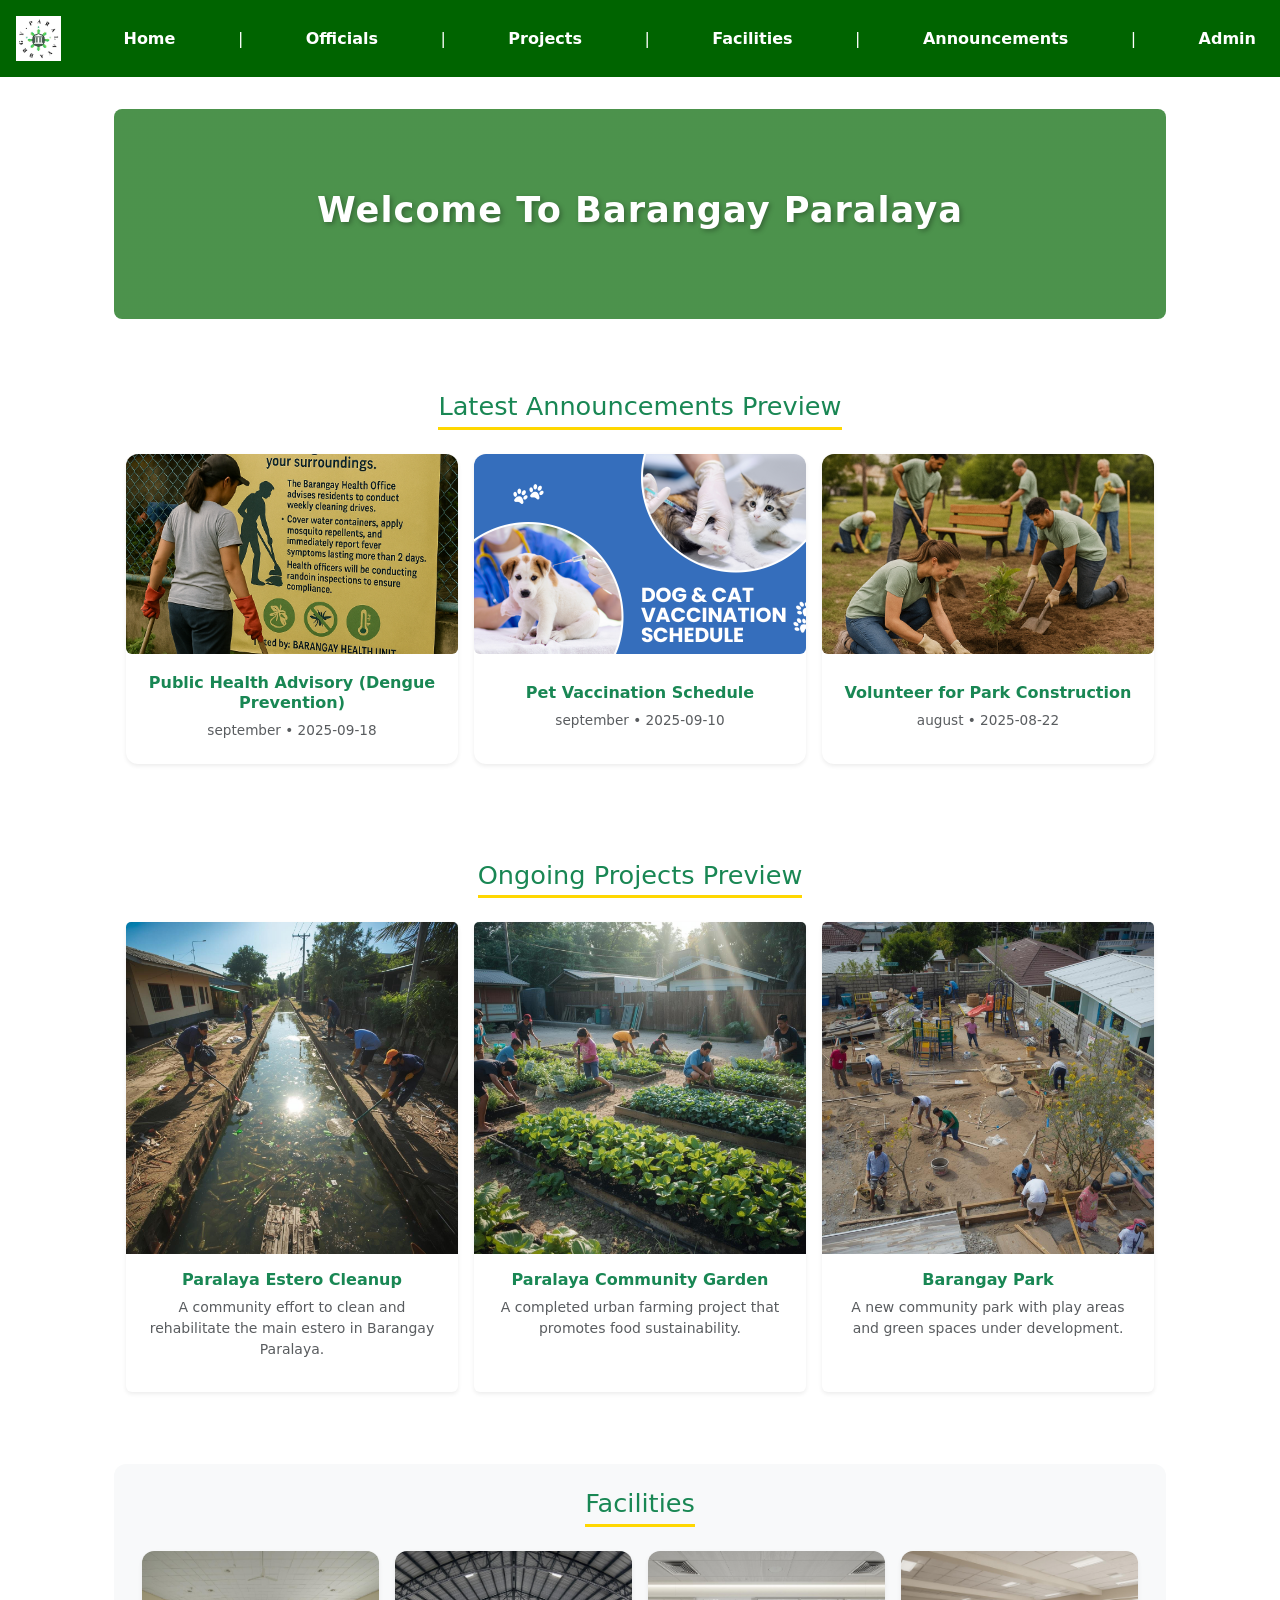
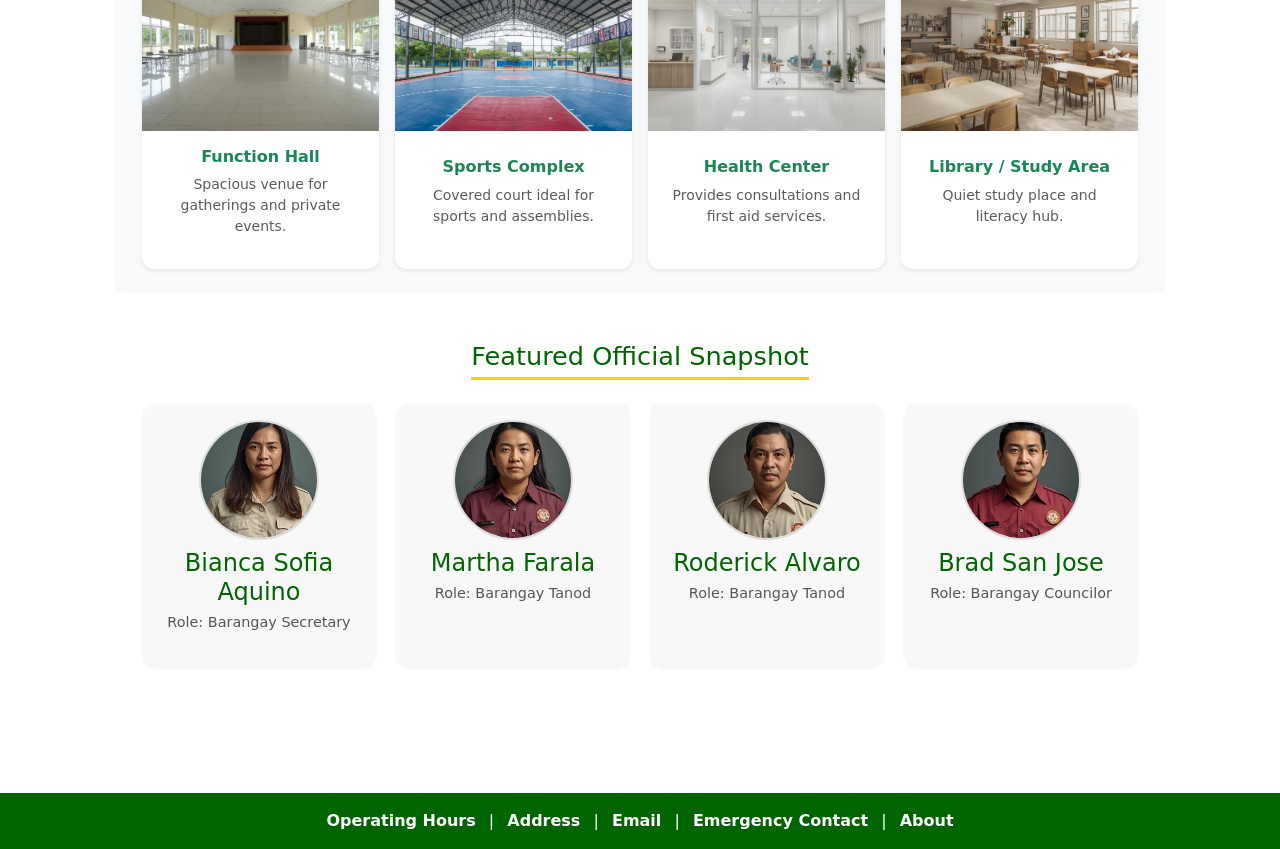
==== commit 78995473: "home page modified" ====
--- a/index.html
+++ b/index.html
@@ -68,13 +68,16 @@
     </section>
 
     <!-- Ongoing Projects -->
-    <section class="project">
-      <h3>Ongoing Projects Preview</h3>
+    <section class="project py-4">
+      <div class="container text-center">
+      <h3 class="text-success mb-4">Ongoing Projects Preview</h3>
+      <div id="projPreview" class="row g-3 justify-content-center">
+
     <div class="projectsCard">
       <article>
         <div><img src="img/projects/estero cleanup.jpg" width=75% height=75%></div>
         <h4>Paralaya Estero Cleanup</h4>
-        <p>Short project details...</p>
+        <p>A community effort to clean and rehabilitate the main estero in Barangay Paralaya</p>
       </article>
 
       <article>
@@ -89,11 +92,16 @@
         <p>Short project details...</p>
       </article>
     </div>
+  </div>
+    </div>
     </section>
 
     <!-- Facilities -->
-    <section class="facilities">
-      <h3>Facilities</h3>
+    <section class="facilities py-4">
+      <div class="container text-center">
+      <h3 class="text-success mb-4">Facilities</h3>
+      <div id="facPreview" class="row g-3 justify-content-center">
+
     <div class="facilitiesCard">
       <article>
         <div class="image-grid">
@@ -120,7 +128,10 @@
 
 
     </div>
-    </section>
+    </div>
+    </div>
+    </section>
+
 
      <!-- Featured Officials -->
     <section class="officials">
@@ -181,6 +192,44 @@
   </div>
 </div>
 
+ <!-- projectsModal -->
+<div class="modal fade" id="projModal" tabindex="-1" aria-labelledby="projModalLabel" aria-hidden="true">
+  <div class="modal-dialog modal-dialog-centered modal-lg">
+    <div class="modal-content p-3">
+      <h5 id="projModalLabel" class="text-success fw-bold mb-3"></h5>
+      <div id="projModalBody">
+        <img src="" alt="" class="img-fluid rounded mb-3">
+        <p><strong>Status:</strong> <span id="mStatus"></span></p>
+        <p><strong>Start:</strong> <span id="mStart"></span></p>
+        <p><strong>End:</strong> <span id="mEnd"></span></p>
+        <p><strong>Budget:</strong> ₱<span id="mBudget"></span></p>
+        <p><strong>Location:</strong> <span id="mLoc"></span></p>
+        <p><strong>Led by:</strong> <span id="mLed"></span></p>
+        <p id="mDesc"></p>
+        <p><em id="mImpact"></em></p>
+        <div class="progress mt-3">
+          <div id="modalProg" class="progress-bar bg-success" style="width:0%">0%</div>
+        </div>
+      </div>
+    </div>
+  </div>
+</div>
+
+
+<!-- facilityModal -->
+<div class="modal fade" id="facModal" tabindex="-1" aria-labelledby="facTitle" aria-hidden="true">
+  <div class="modal-dialog modal-dialog-centered modal-lg">
+    <div class="modal-content p-3">
+      <h5 id="facTitle" class="text-success fw-bold mb-3"></h5>
+      <img id="facImg" src="" alt="" class="img-fluid rounded mb-3">
+      <p id="facDesc"></p>
+      <p><strong>Led by:</strong> <span id="facLed"></span></p>
+      <p><strong>Capacity:</strong> <span id="facCap"></span></p>
+      <p><strong>Operating Hours:</strong> <span id="facTime"></span></p>
+      <ul id="facFeatures" class="text-start"></ul>
+    </div>
+  </div>
+</div>
 
 <script src="https://cdn.jsdelivr.net/npm/bootstrap@5.3.3/dist/js/bootstrap.bundle.min.js"></script>
 
--- a/styles.css
+++ b/styles.css
@@ -204,6 +204,9 @@
   margin: 3rem auto;
   text-align: center;
   max-width: 1100px;
+  background-color: #f8f9fa;
+  border-radius: 12px;
+  padding: 3rem 1rem;
 }
 
 .facilities h3 {
@@ -1189,4 +1192,30 @@
   color: #6c757d;
 }
 
-
+/* Facility interactivity */
+#facPreview .card {
+  border: none;
+  border-radius: 12px;
+  overflow: hidden;
+  transition: transform 0.25s ease, box-shadow 0.25s ease;
+  height: 100%;
+}
+
+#facPreview .card:hover {
+  transform: translateY(-5px);
+  box-shadow: 0 6px 15px rgba(0, 0, 0, 0.15);
+}
+
+#facPreview .card-img-top {
+  height: 180px;
+  object-fit: cover;
+  width: 100%;
+}
+
+#facPreview .card-body {
+  padding: 1rem;
+  display: flex;
+  flex-direction: column;
+  justify-content: center;
+  min-height: 90px;
+}
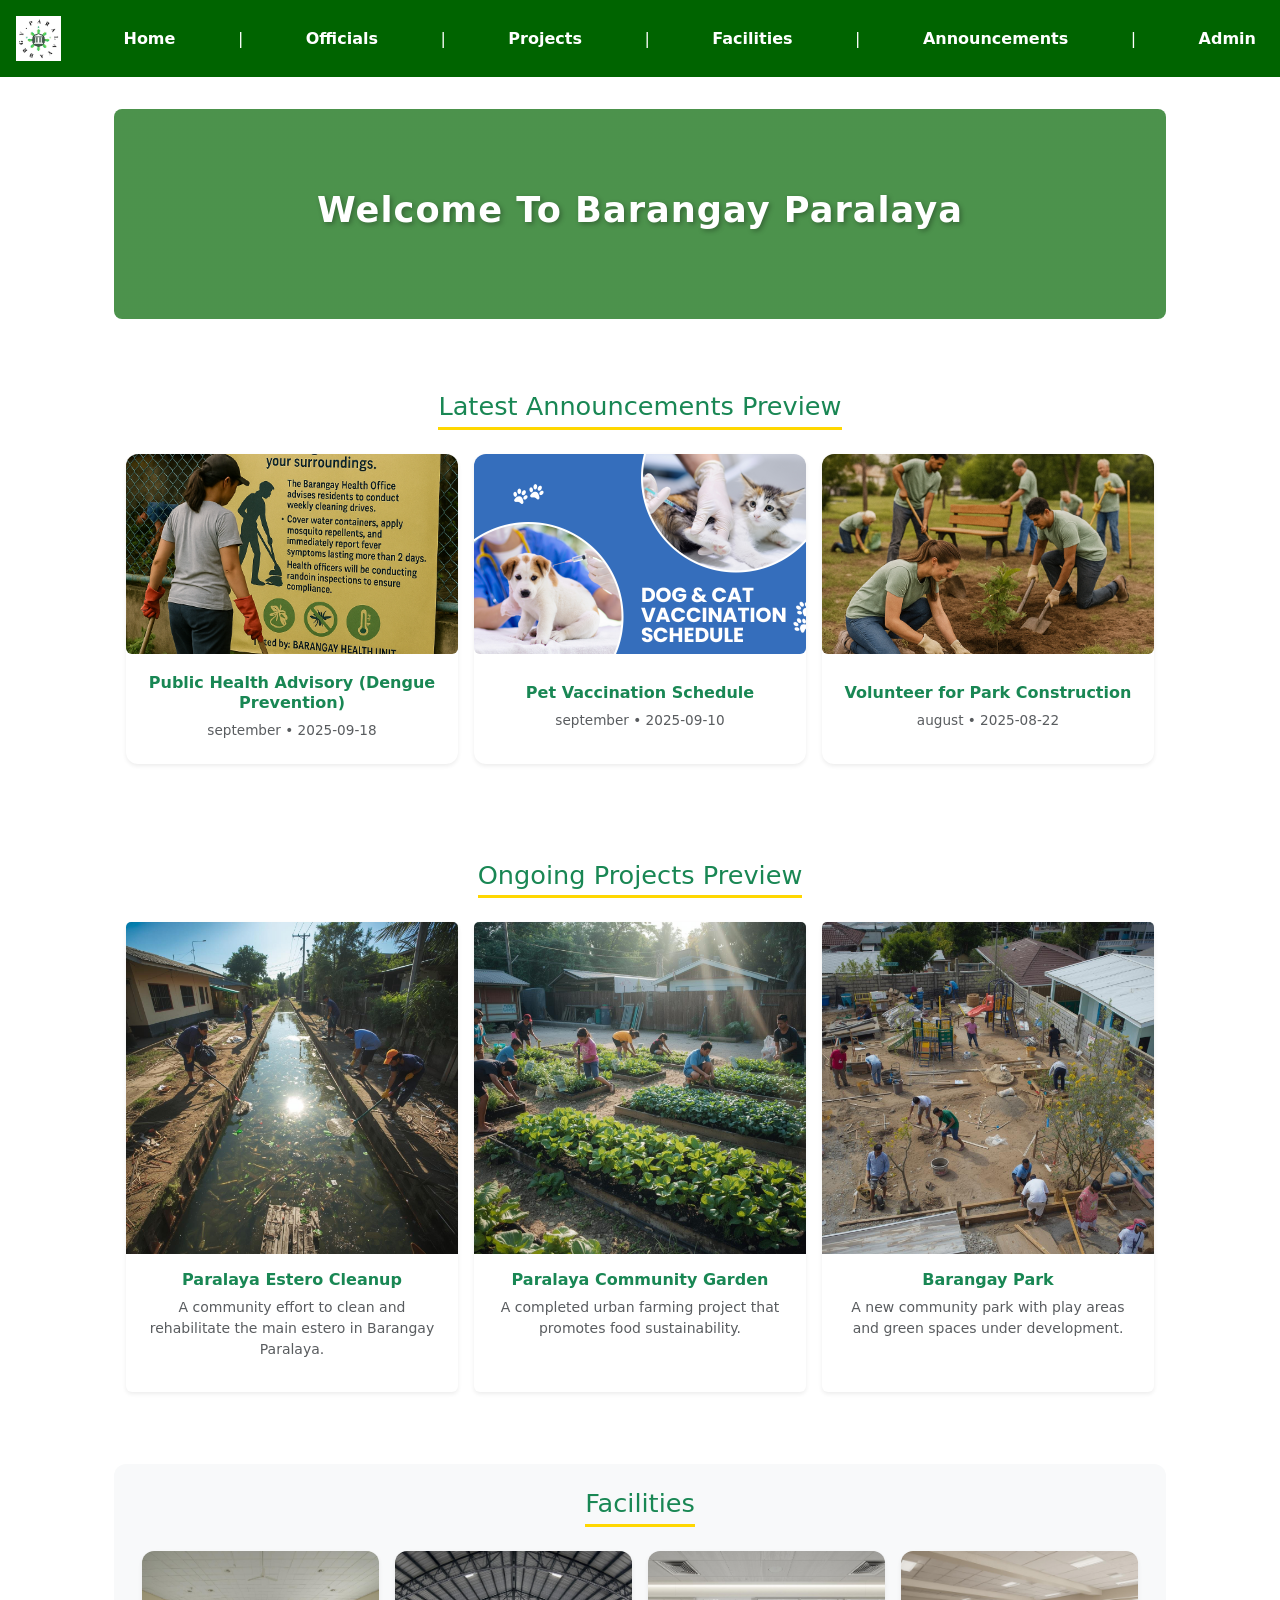
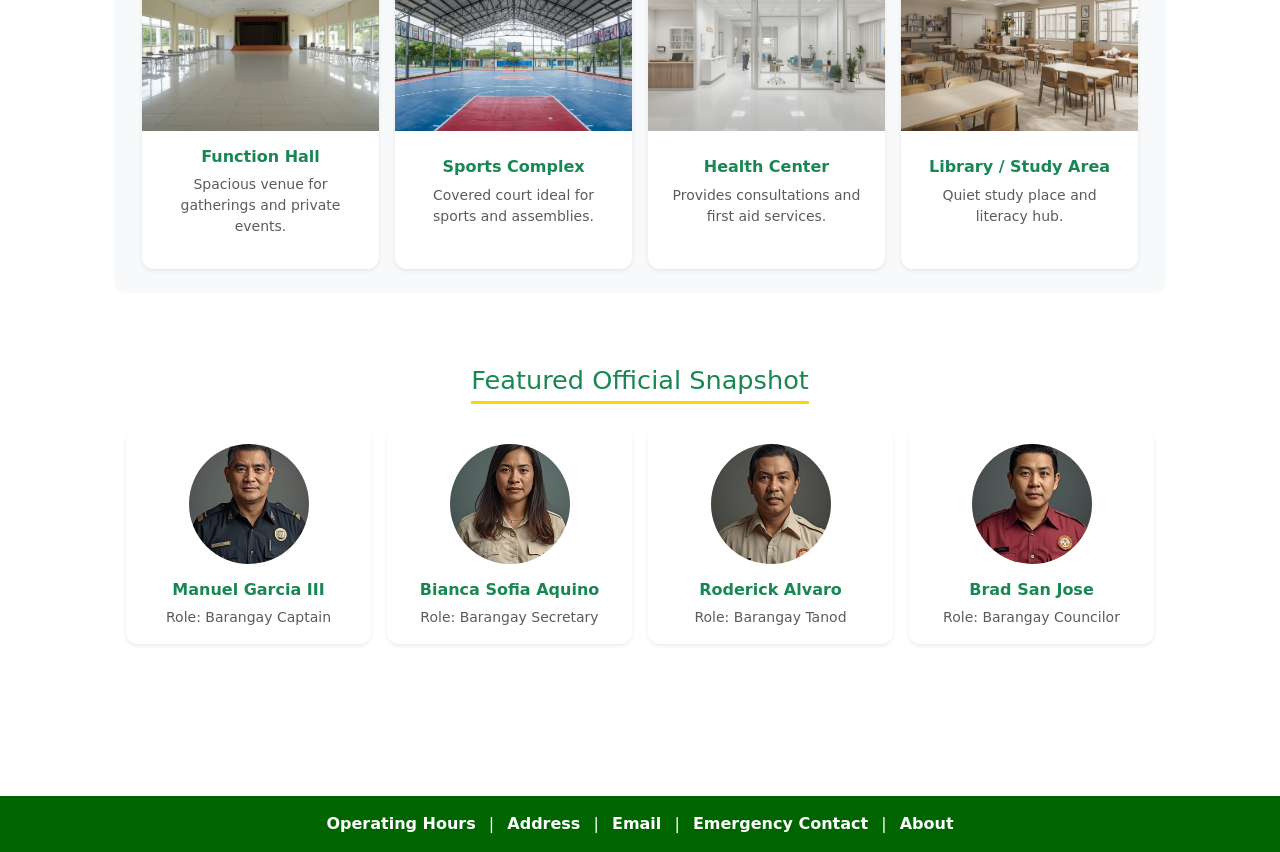
==== commit b7d7e786: "home page v2" ====
--- a/index.html
+++ b/index.html
@@ -134,8 +134,12 @@
 
 
      <!-- Featured Officials -->
-    <section class="officials">
-      <h3>Featured Official Snapshot</h3>
+    <section class="officials py-4">
+      <div class="container text-center">
+    <h3 class="text-success mb-4">Featured Official Snapshot</h3>
+    <div id="officialPreview" class="row g-3 justify-content-center">
+
+
     <div class="officialscard">
       <article>
         <div><img src="img/officials/bianca.sofia.aquino.png" width=40% height=100%></div>
@@ -231,6 +235,26 @@
   </div>
 </div>
 
+<!-- officialsmodal -->
+<div class="modal fade" id="officialModal" tabindex="-1" aria-labelledby="officialModalLabel" aria-hidden="true">
+  <div class="modal-dialog modal-dialog-centered">
+    <div class="modal-content border-0 shadow">
+      <div class="modal-header" style="background-color:#198754; color:white;">
+        <h5 class="modal-title" id="officialModalLabel"></h5>
+        <button type="button" class="btn-close btn-close-white" data-bs-dismiss="modal" aria-label="Close"></button>
+      </div>
+      <div class="modal-body text-center">
+        <img id="offImg" src="" alt="" class="img-fluid rounded-circle mb-3" width="120">
+        <p><strong>Position:</strong> <span id="offPos"></span></p>
+        <p><strong>Term:</strong> <span id="offTerm"></span></p>
+        <p id="offDesc"></p>
+        <p><em><strong>Advocacy:</strong> <span id="offAdv"></span></em></p>
+        <p><strong>Contact:</strong> <span id="offContact"></span></p>
+      </div>
+    </div>
+  </div>
+</div>
+
 <script src="https://cdn.jsdelivr.net/npm/bootstrap@5.3.3/dist/js/bootstrap.bundle.min.js"></script>
 
 <script src="js/home.js"></script>
--- a/styles.css
+++ b/styles.css
@@ -1219,3 +1219,25 @@
   justify-content: center;
   min-height: 90px;
 }
+ 
+/*officials card*/
+#officialPreview .card {
+  border: none;
+  border-radius: 12px;
+  overflow: hidden;
+  transition: transform 0.25s ease, box-shadow 0.25s ease;
+  background-color: #ffffff;
+}
+
+#officialPreview .card:hover {
+  transform: translateY(-5px);
+  box-shadow: 0 6px 15px rgba(0, 0, 0, 0.15);
+}
+
+#officialPreview img {
+  object-fit: cover;
+}
+
+#officialPreview .card-body {
+  padding: 1rem;
+}
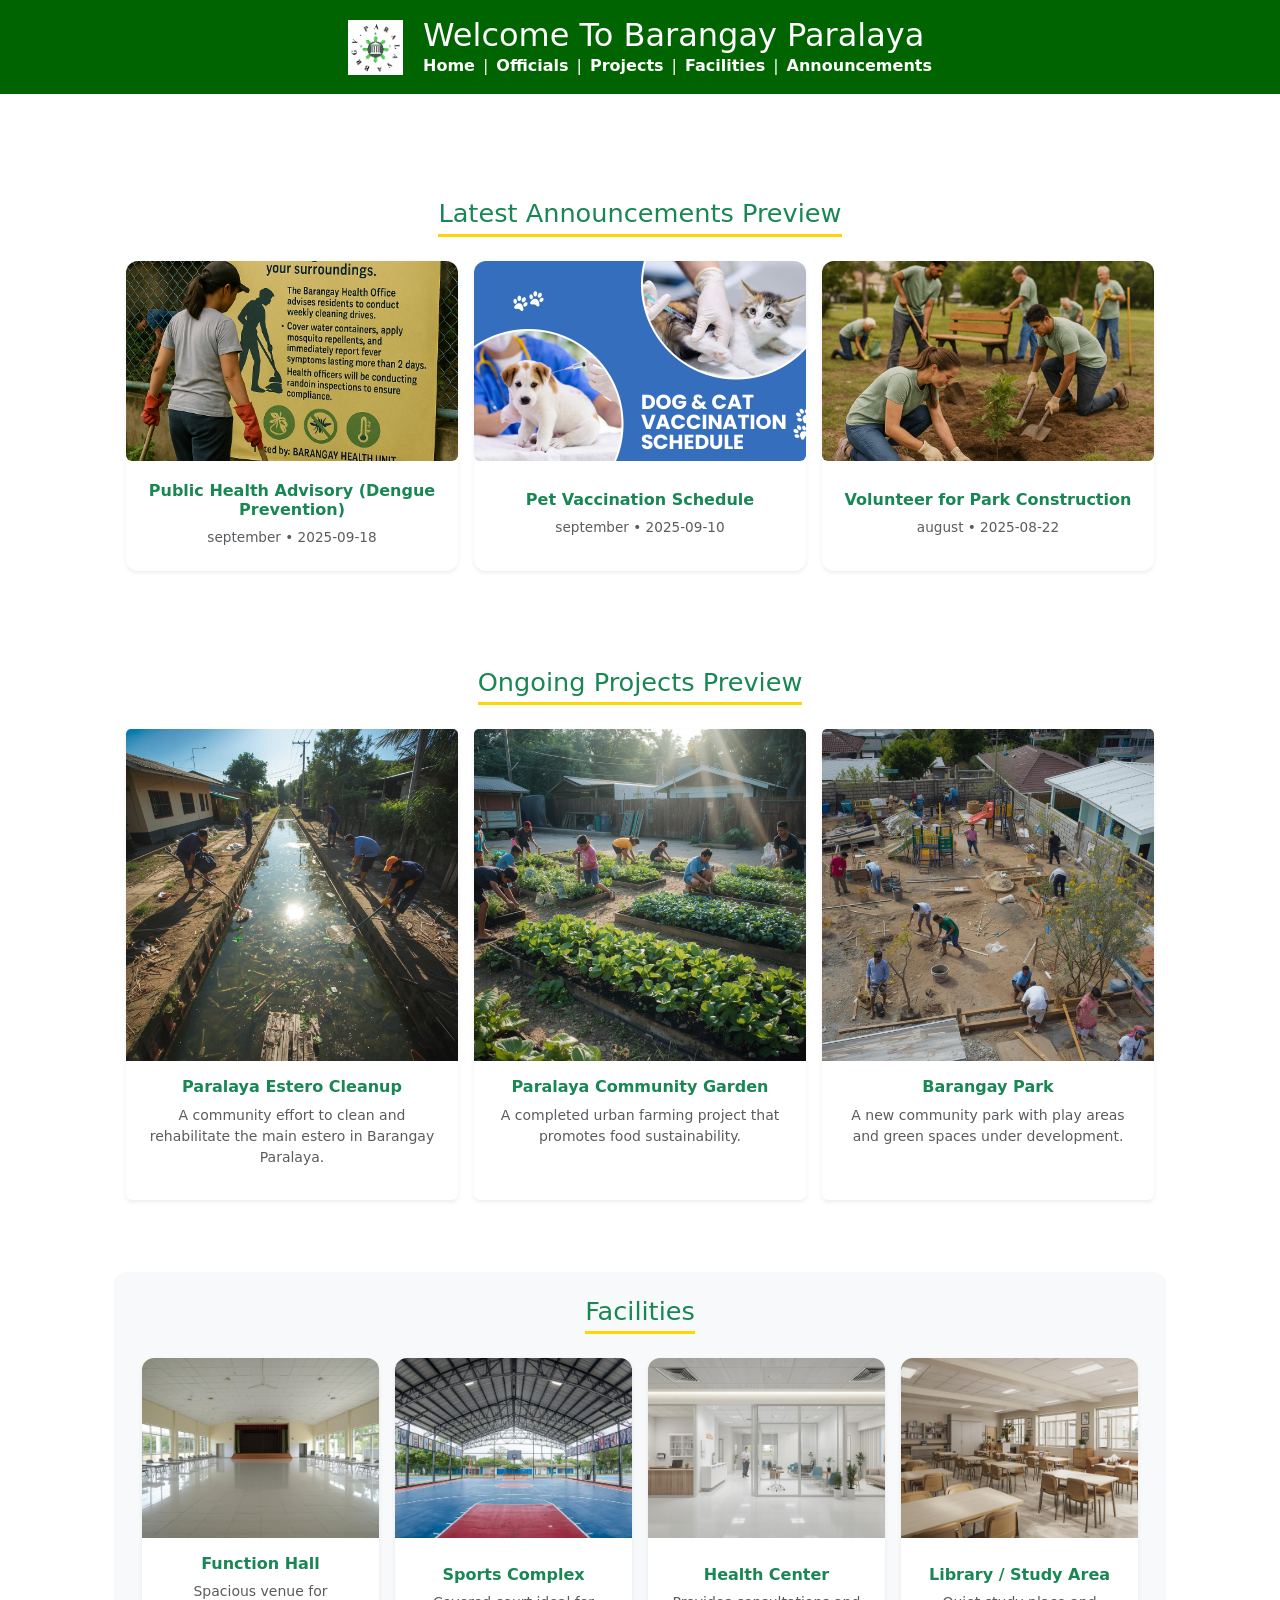
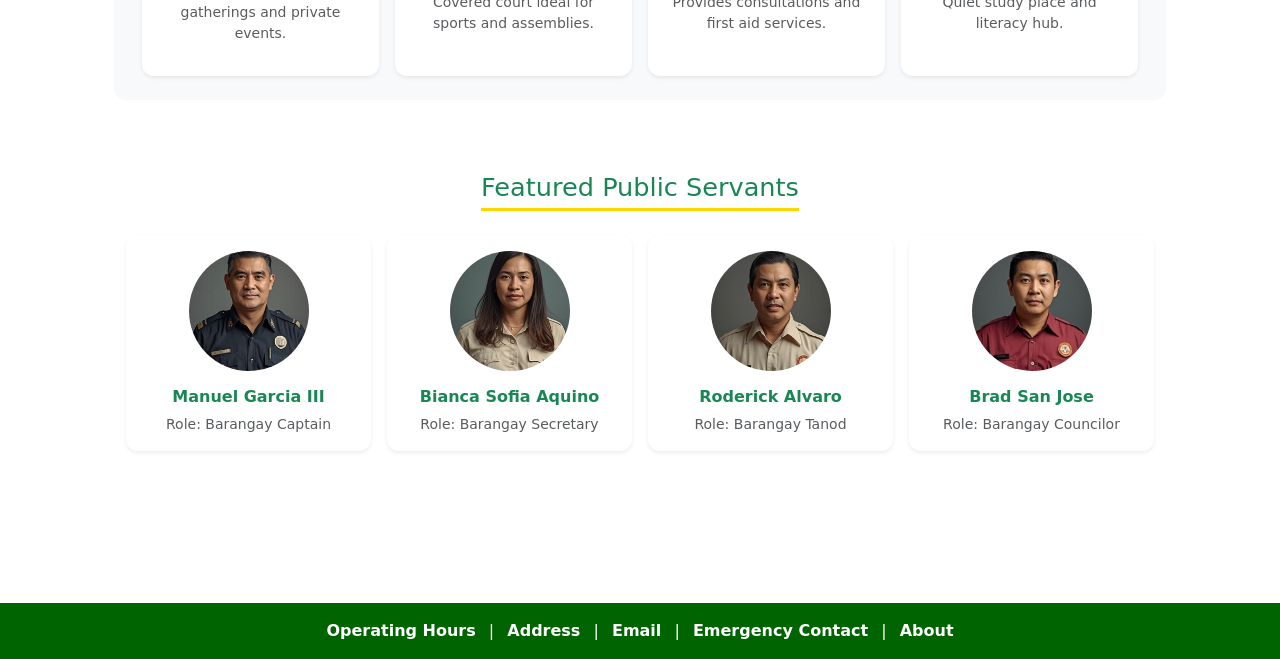
==== commit f15cd85c: "MS2 Feedback - Added" ====
--- a/index.html
+++ b/index.html
@@ -12,60 +12,28 @@
   <!-- Header / Navigation -->
   <header>
     <nav>
-      <div>
       <img src="img/logo.png" alt="community logo">
-    </div>
-      <a href="#">Home</a> |
-      <a href="officials.html">Officials</a> |
-      <a href="projects.html">Projects</a> |
-      <a href="facilities.html">Facilities</a> |
-        <a href="announcements.html">Announcements</a> |
-      <a href="adminlogin.html">Admin</a>
+      <div class="header-text">
+        <h2>Welcome To Barangay Paralaya</h2>
+        <div class="nav-links">
+          <a href="#">Home</a> |
+          <a href="officials.html">Officials</a> |
+          <a href="projects.html">Projects</a> |
+          <a href="facilities.html">Facilities</a> |
+          <a href="announcements.html">Announcements</a>
+        </div>
+      </div>
     </nav>
   </header>
-
   
   <main>
-    <section class="heroSection">
-      <h2>Welcome To Barangay Paralaya</h2>
-    </section>
-
-
-
     <!-- Announcements -->
     <section class="announcements py-4">
       <div class="container text-center">
       <h3 class="text-success mb-4">Latest Announcements Preview</h3>
 
-       <div id="announcePreview" class="row g-3 justify-content-center">
-
-      <article>
-        <div class="container">
-          <img src="img/announcements/dengueprevention.jpg" width=60% height=100%>
-          <p>Img Source: <a href="https://www.who.int/images/default-source/searo---images/countries/sri-lanka/dengux310new.jpg?sfvrsn=46cd6d06_2" target="_blank">WHO</a></p>
-        </div>
-        <p>Date / Title / Excerpt</p>
-      </article>
-
-      <article>
-        <div class="container">
-          <img src="img/announcements/petvaccinatinon.png" width=60% height=100%>
-         <p>Img Source: <a href="https://www.cgshospital.com/blogvats-30-maintain-the-proper-cat-or-dog-vaccination-schedule-for-the-protection-of-your-pet" target="_blank">CGS Hospital</a></p>
-        </div>
-        <p>Date / Title / Excerpt</p>
-      </article>
-
-      <article>
-        <div class="container">
-          <img src="img/announcements/fiesta.png" width=60% height=100%>
-          <p>Img Source: <a href="https://www.facebook.com/photo.php?fbid=261983637492310&id=257593757931298&set=a.259702214387119" target="_blank">Facebook</a></p>
-        </div>
-        <p>Date / Title / Excerpt</p>
-      </article>
-    </div>
-    </div>
-    </div>
-    </section>
+       <div id="announcePreview" class="row g-3 justify-content-center d-none"></div>
+      </section>
 
     <!-- Ongoing Projects -->
     <section class="project py-4">
@@ -136,7 +104,7 @@
      <!-- Featured Officials -->
     <section class="officials py-4">
       <div class="container text-center">
-    <h3 class="text-success mb-4">Featured Official Snapshot</h3>
+    <h3 class="text-success mb-4">Featured Public Servants</h3>
     <div id="officialPreview" class="row g-3 justify-content-center">
 
 
--- a/styles.css
+++ b/styles.css
@@ -45,27 +45,43 @@
   background-color: var(--green);
   color: #fff;
   padding: 1rem;
+  display: flex;
+  justify-content: center;
 }
 
 header nav {
   display: flex;
   align-items: center;
-  justify-content: space-between;
+  justify-content: center;
+  gap: 20px;
   flex-wrap: wrap;
 }
 
 header nav img {
-  height: 45px;
+  height: 55px;
+}
+
+.header-text {
+  display: flex;
+  flex-direction: column;
+  justify-content: center;
+}
+
+header nav h2 {
+  margin: 0;
 }
 
 .nav-links {
-  text-align: right;
+  display: flex;
+  flex-wrap: nowrap;
+  gap: 8px;
+  justify-content: flex-start;
+  align-items: center;
 }
 
 header nav a {
   color: #fff;
   font-weight: bold;
-  margin: 0 8px;
   text-decoration: none;
   transition: color 0.2s ease;
 }
@@ -73,6 +89,45 @@
 header nav a:hover,
 header nav a.active {
   color: var(--gold);
+}
+
+@media (max-width: 768px) {
+  header nav {
+    display: grid;
+    grid-template-columns: auto 1fr;
+    grid-template-rows: auto auto;
+    gap: 10px;
+    align-items: center;
+  }
+
+  header nav img {
+    height: 50px;
+    grid-row: 1 / span 2;
+    grid-column: 1;
+  }
+
+  .header-text {
+    display: block;
+  }
+
+  .header-text h2 {
+    grid-row: 1;
+    grid-column: 2;
+    font-size: 22px;
+    margin-top: 20px;
+  }
+
+  .nav-links {
+    grid-row: 2;
+    grid-column: 2;
+    display: flex;
+    flex-wrap: wrap;
+    gap: 5px;
+  }
+
+  .nav-links a {
+    font-size: 12px;
+  }
 }
 
 /* MAIN */
@@ -91,7 +146,7 @@
 
 /* Home */
 
-.heroSection {
+/*.heroSection {
   background: linear-gradient(rgba(0, 100, 0, 0.7), rgba(0, 100, 0, 0.7)),
               url("img/brgy-banner.jpg") center/cover no-repeat;
   color: #fff;
@@ -106,7 +161,7 @@
   font-weight: bold;
   letter-spacing: 1px;
   text-shadow: 2px 2px 5px rgba(0,0,0,0.3);
-}
+}*/
 
 .announcements {
   margin: 3rem auto;
@@ -351,7 +406,6 @@
   text-align: center;
   color: var(--green);
   margin-bottom: 1rem;
-
 }
 
 .officialsgrid {
@@ -360,7 +414,6 @@
   gap: 1.5rem;
   padding: 1rem 0;
 }
-
 
 .officialcard::after {
   content: "";
@@ -735,7 +788,8 @@
 }
 
 @media (max-width: 768px) {
-  .facilities-grid {
+  
+  .facility-grid {
     grid-template-columns: 1fr;
     gap: 1.5rem;
   }
@@ -1240,4 +1294,4 @@
 
 #officialPreview .card-body {
   padding: 1rem;
-}+}
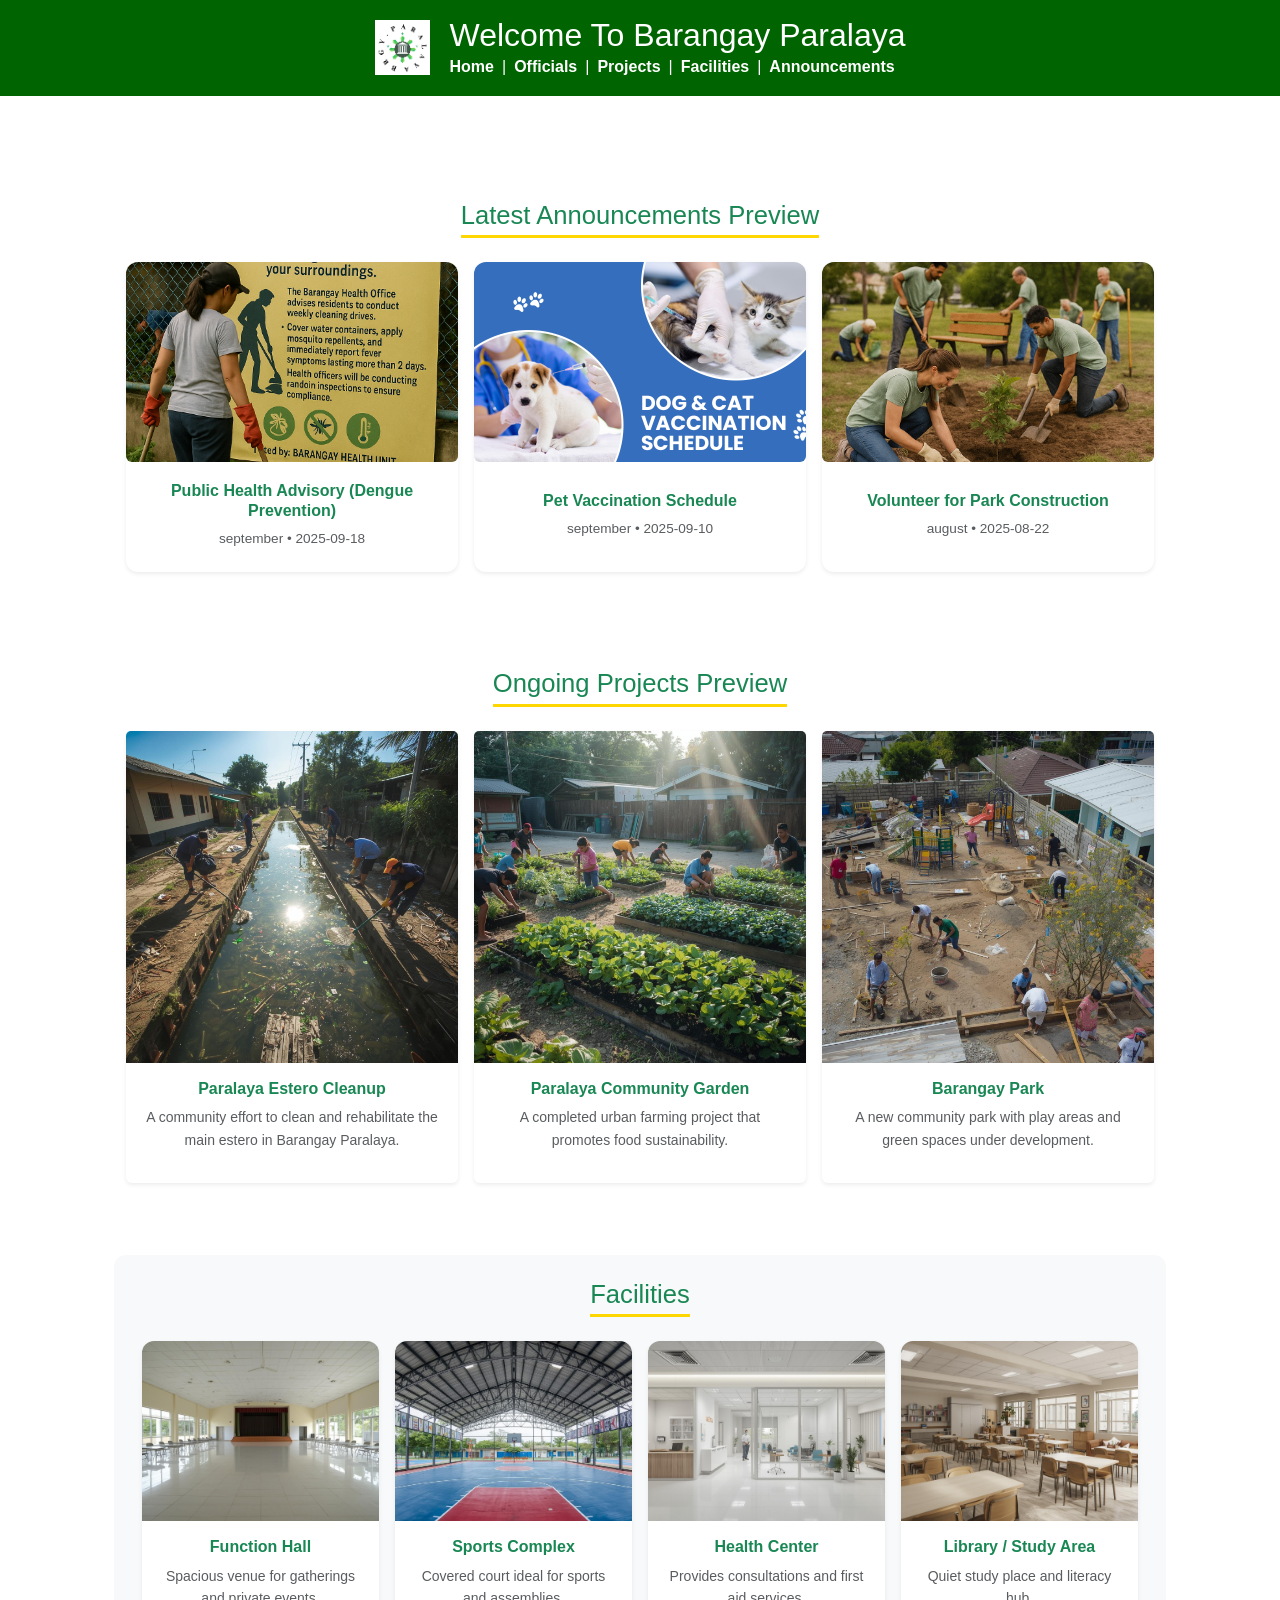
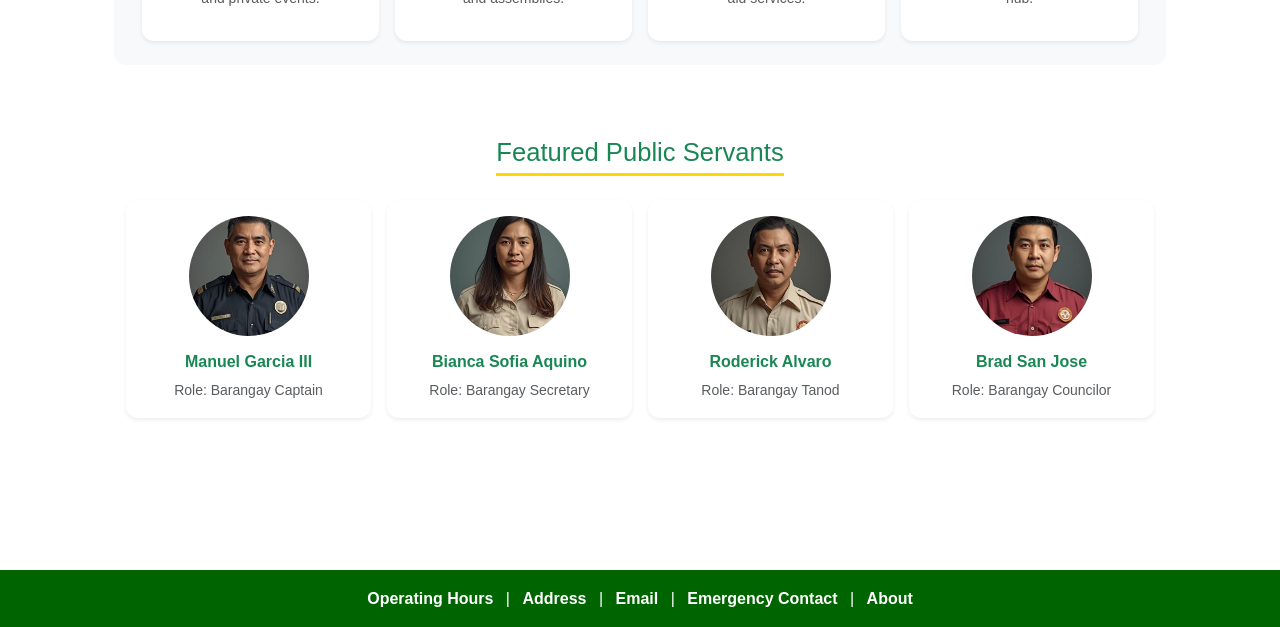
==== commit 3e39d358: "Fix stylesheet link order in index.html" ====
--- a/index.html
+++ b/index.html
@@ -4,8 +4,9 @@
   <meta charset="UTF-8">
   <meta name="viewport" content="width=device-width, initial-scale=1.0">
   <title>Barangay Paralaya</title>
+ 
+ <link href="https://cdn.jsdelivr.net/npm/bootstrap@5.3.3/dist/css/bootstrap.min.css" rel="stylesheet">
  <link rel="stylesheet" href="styles.css">
- <link href="https://cdn.jsdelivr.net/npm/bootstrap@5.3.3/dist/css/bootstrap.min.css" rel="stylesheet">
 </head>
 <body>
 
